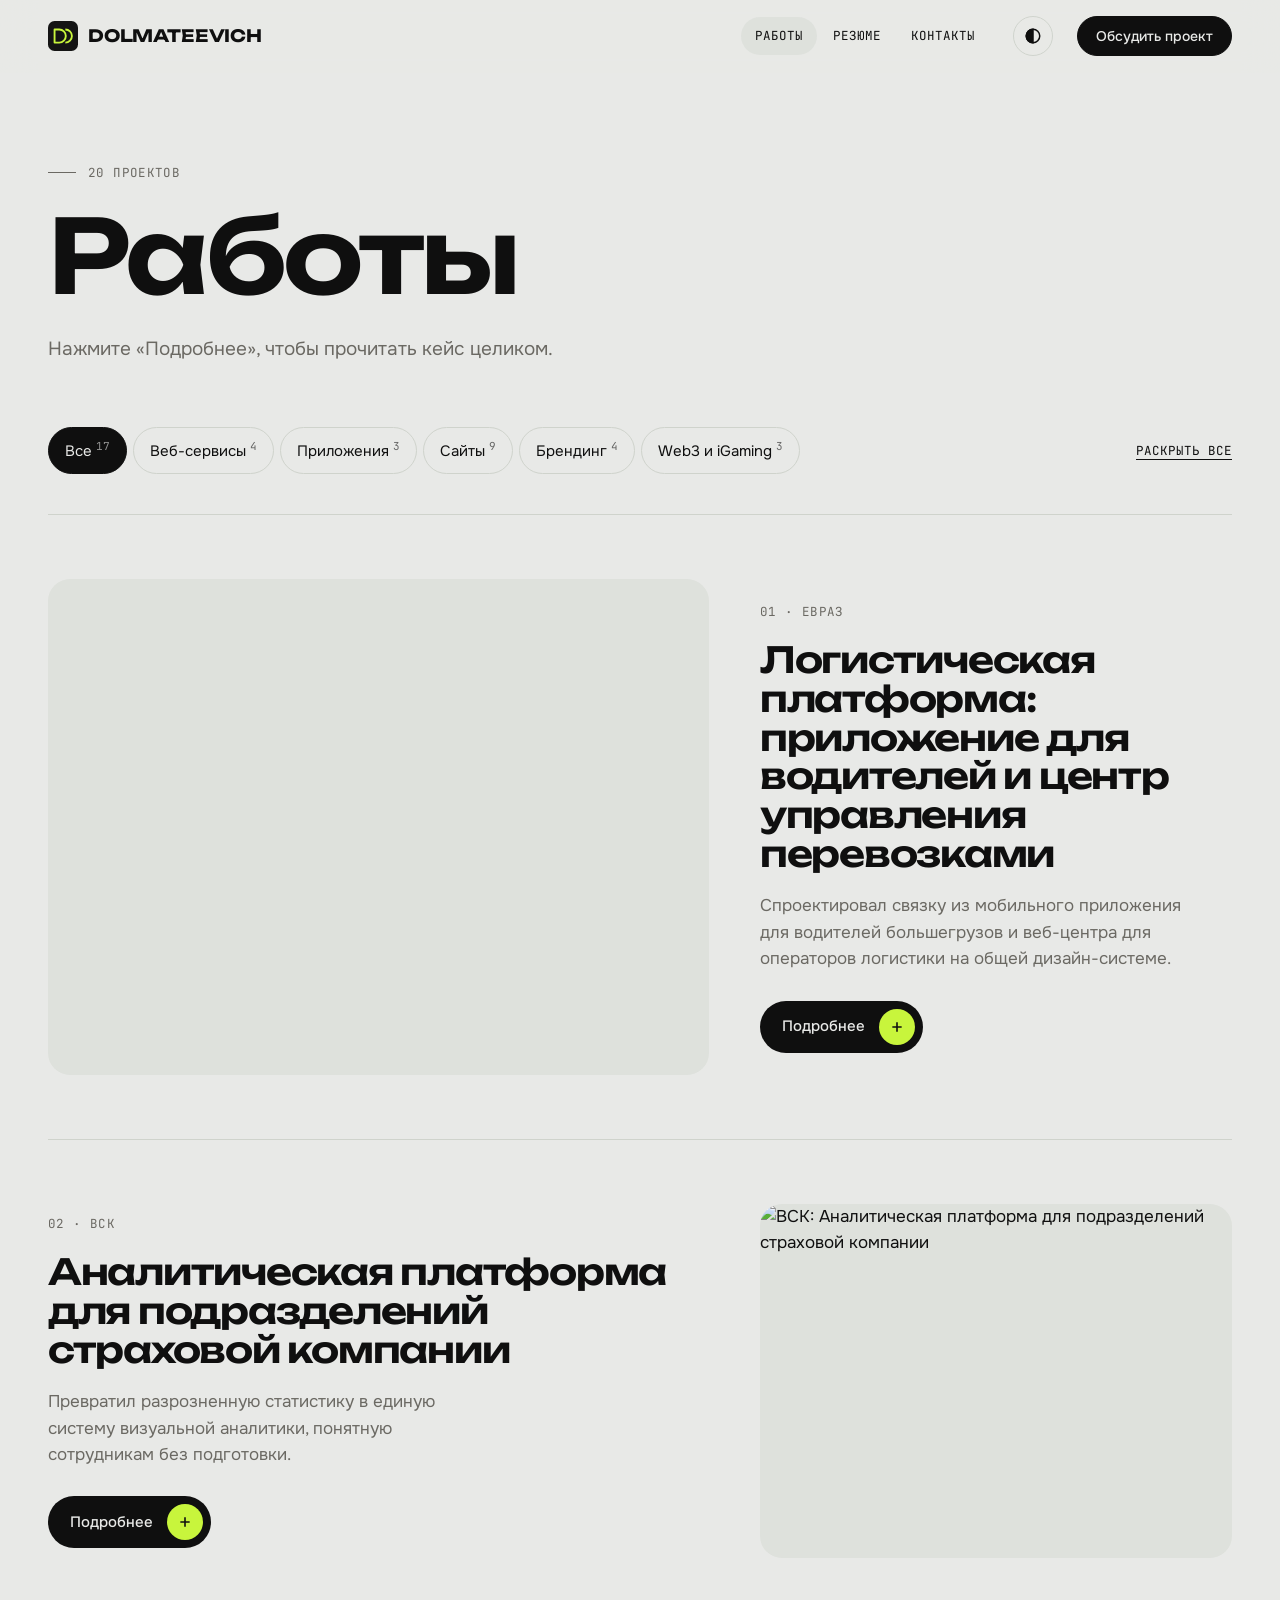
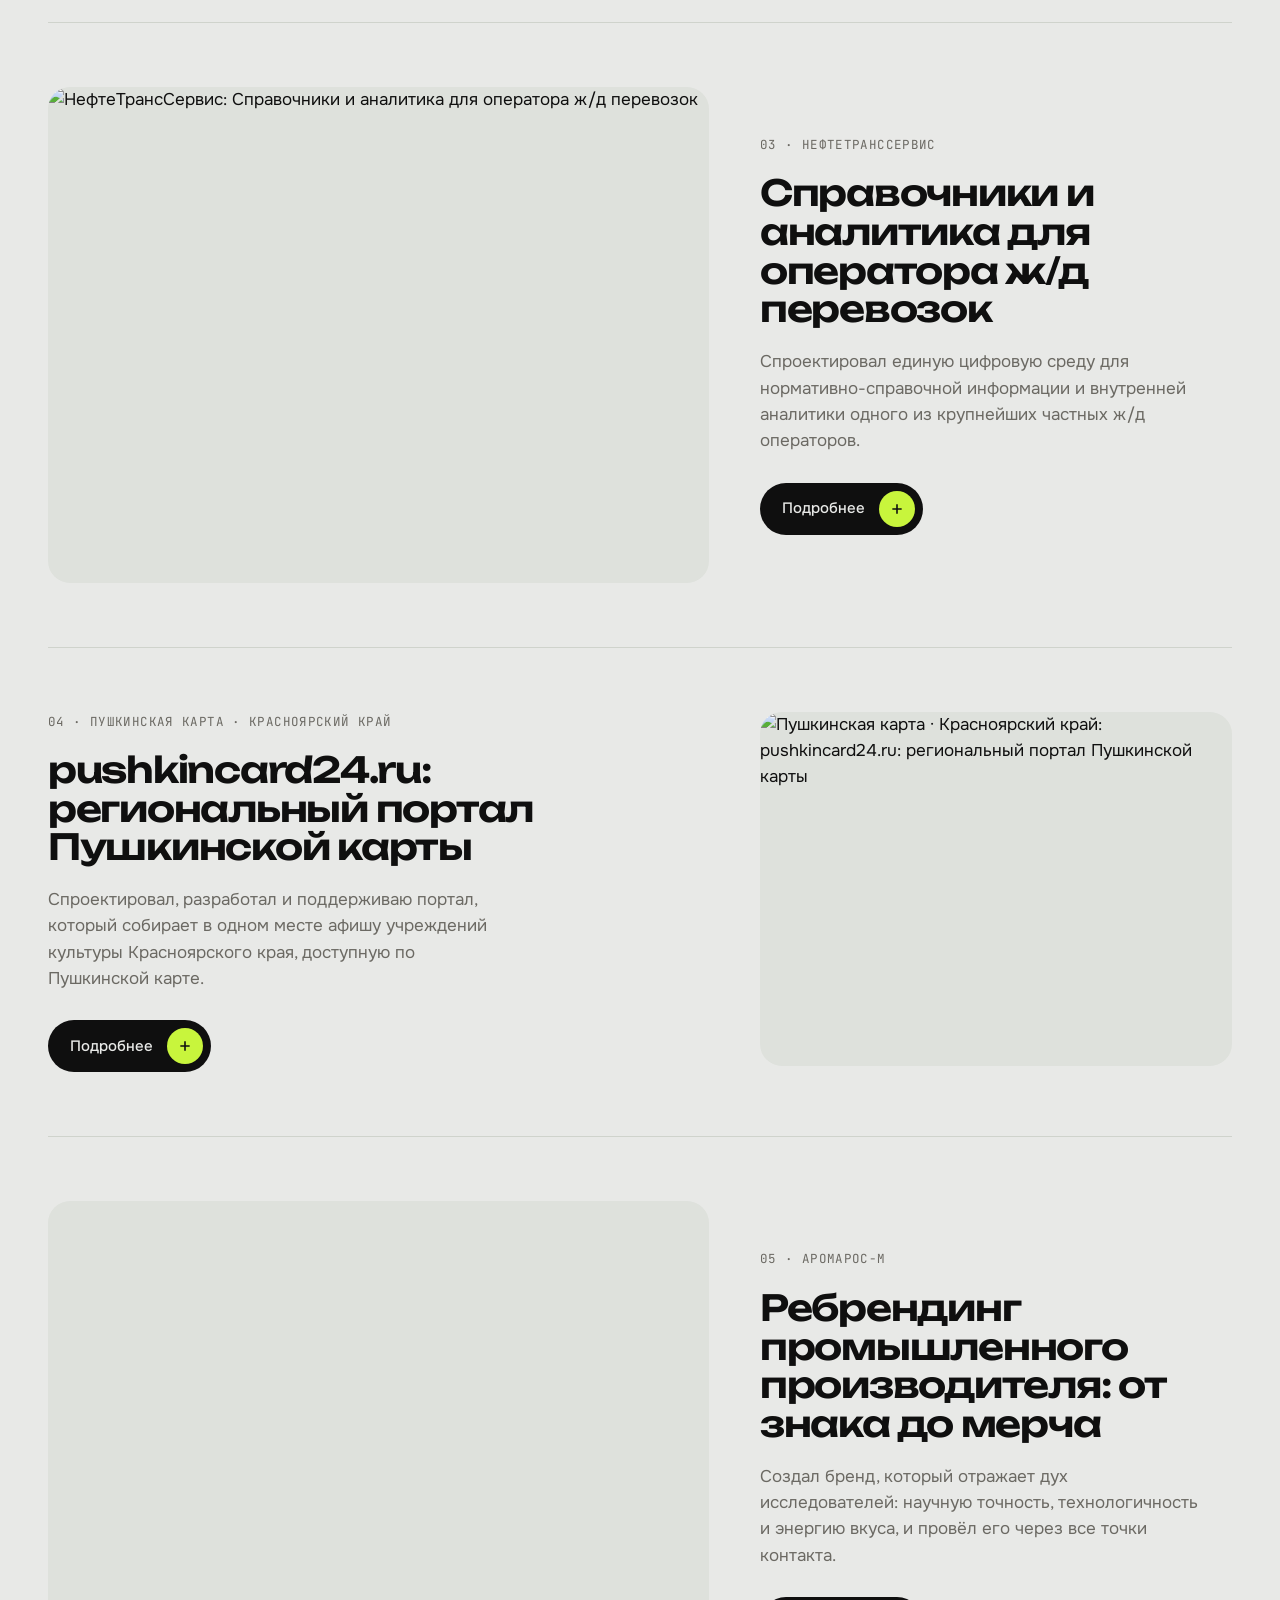
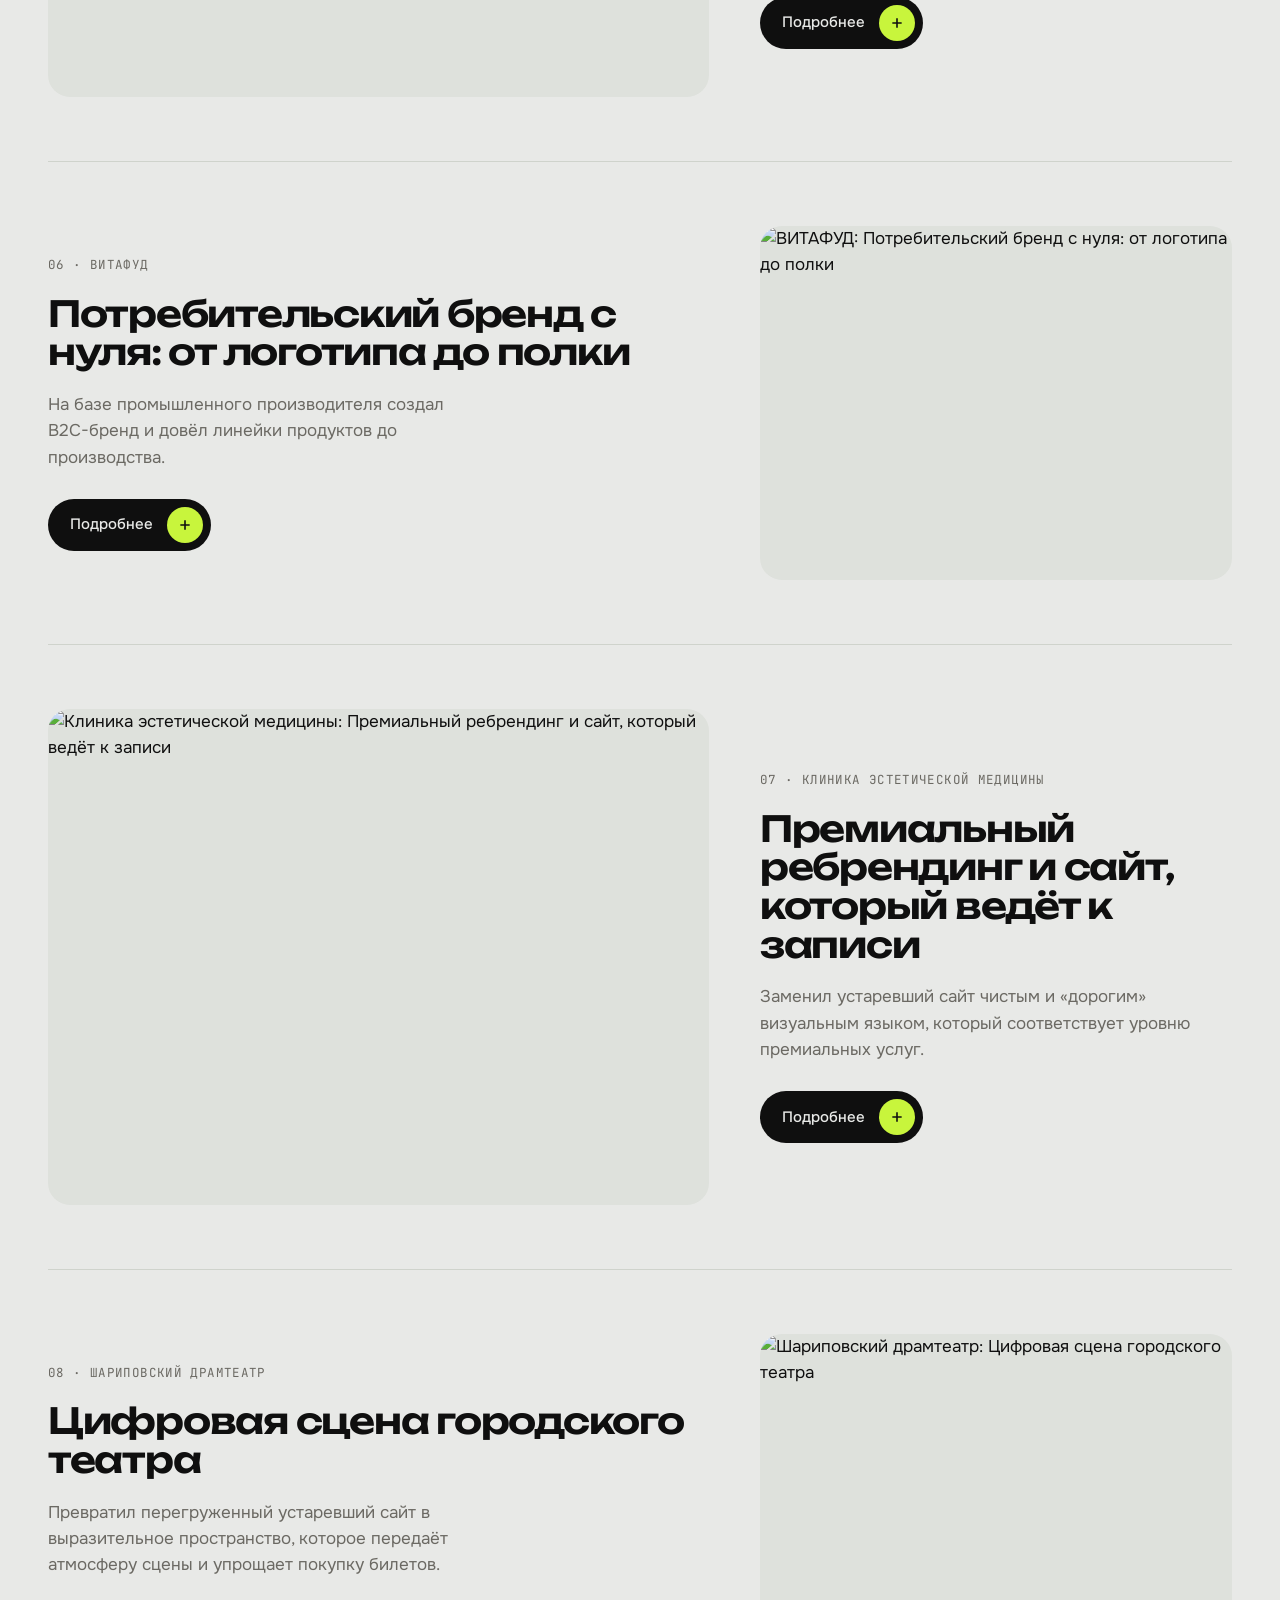
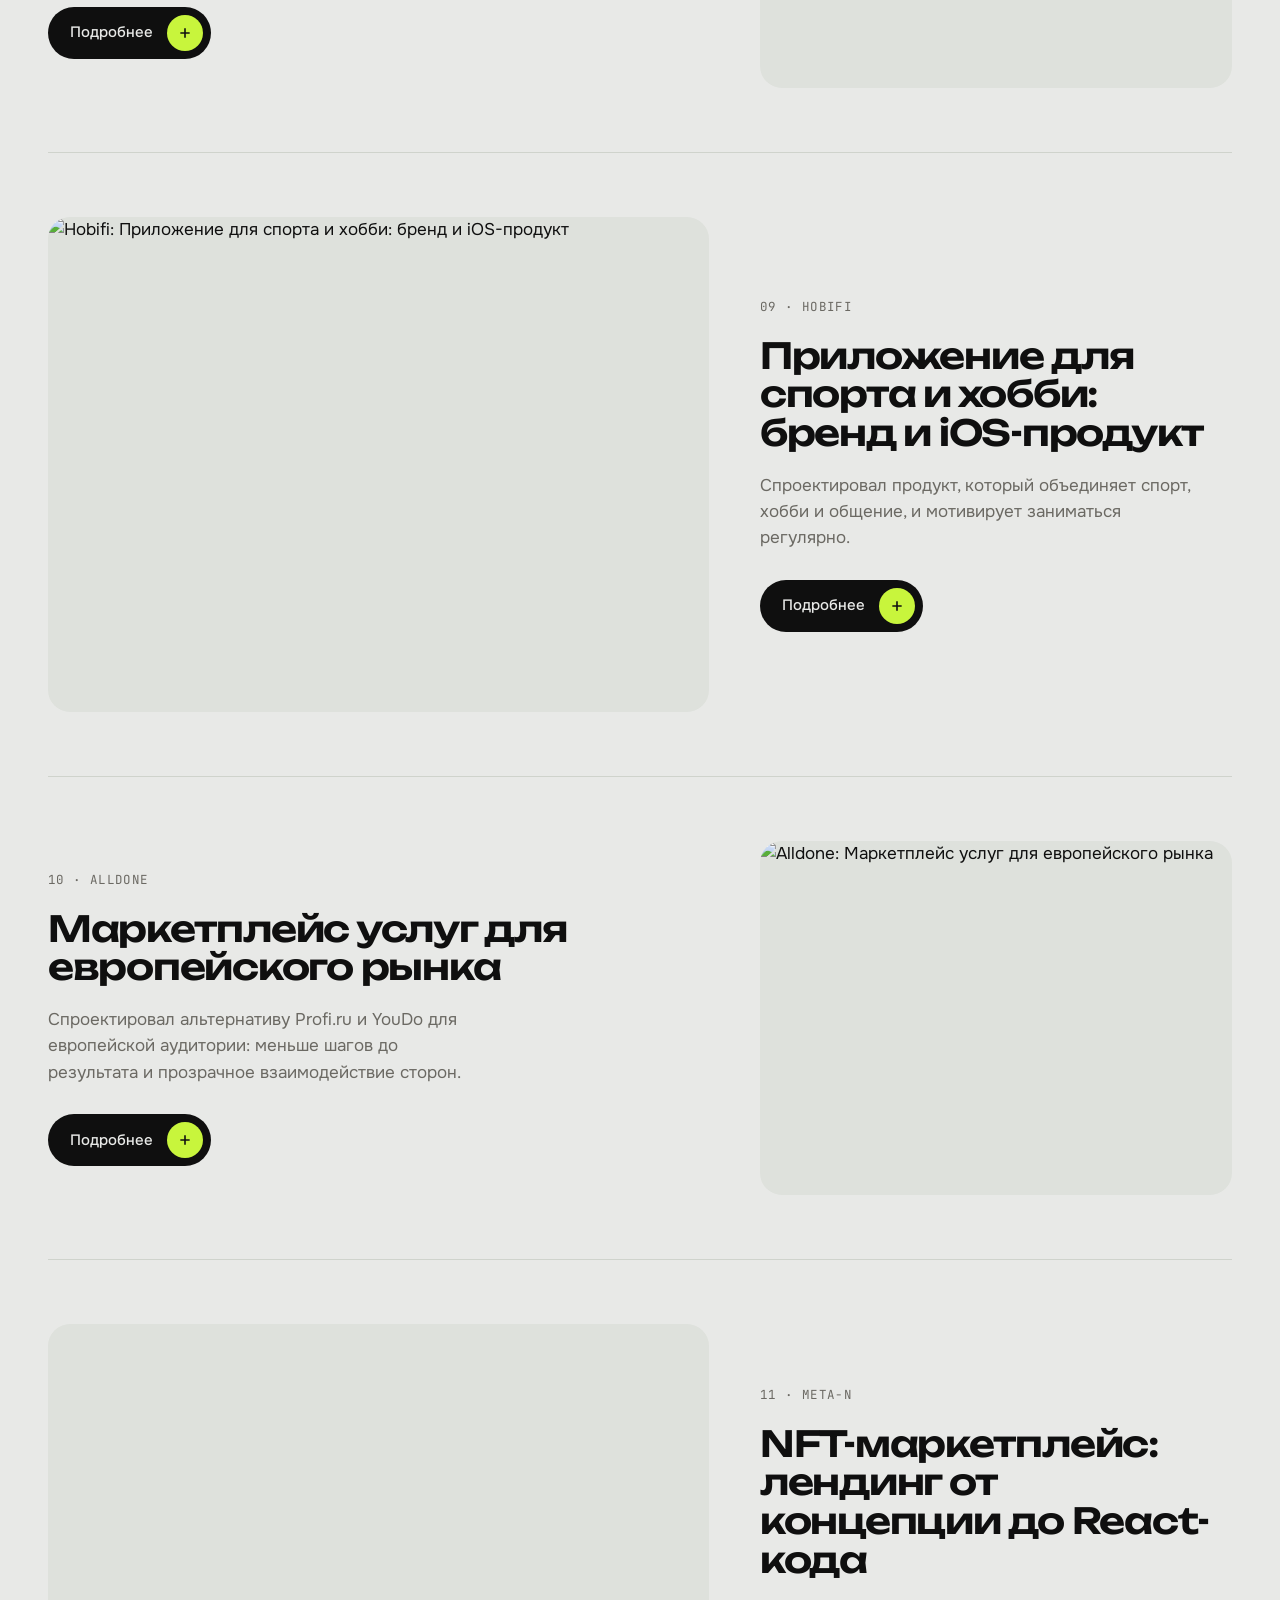
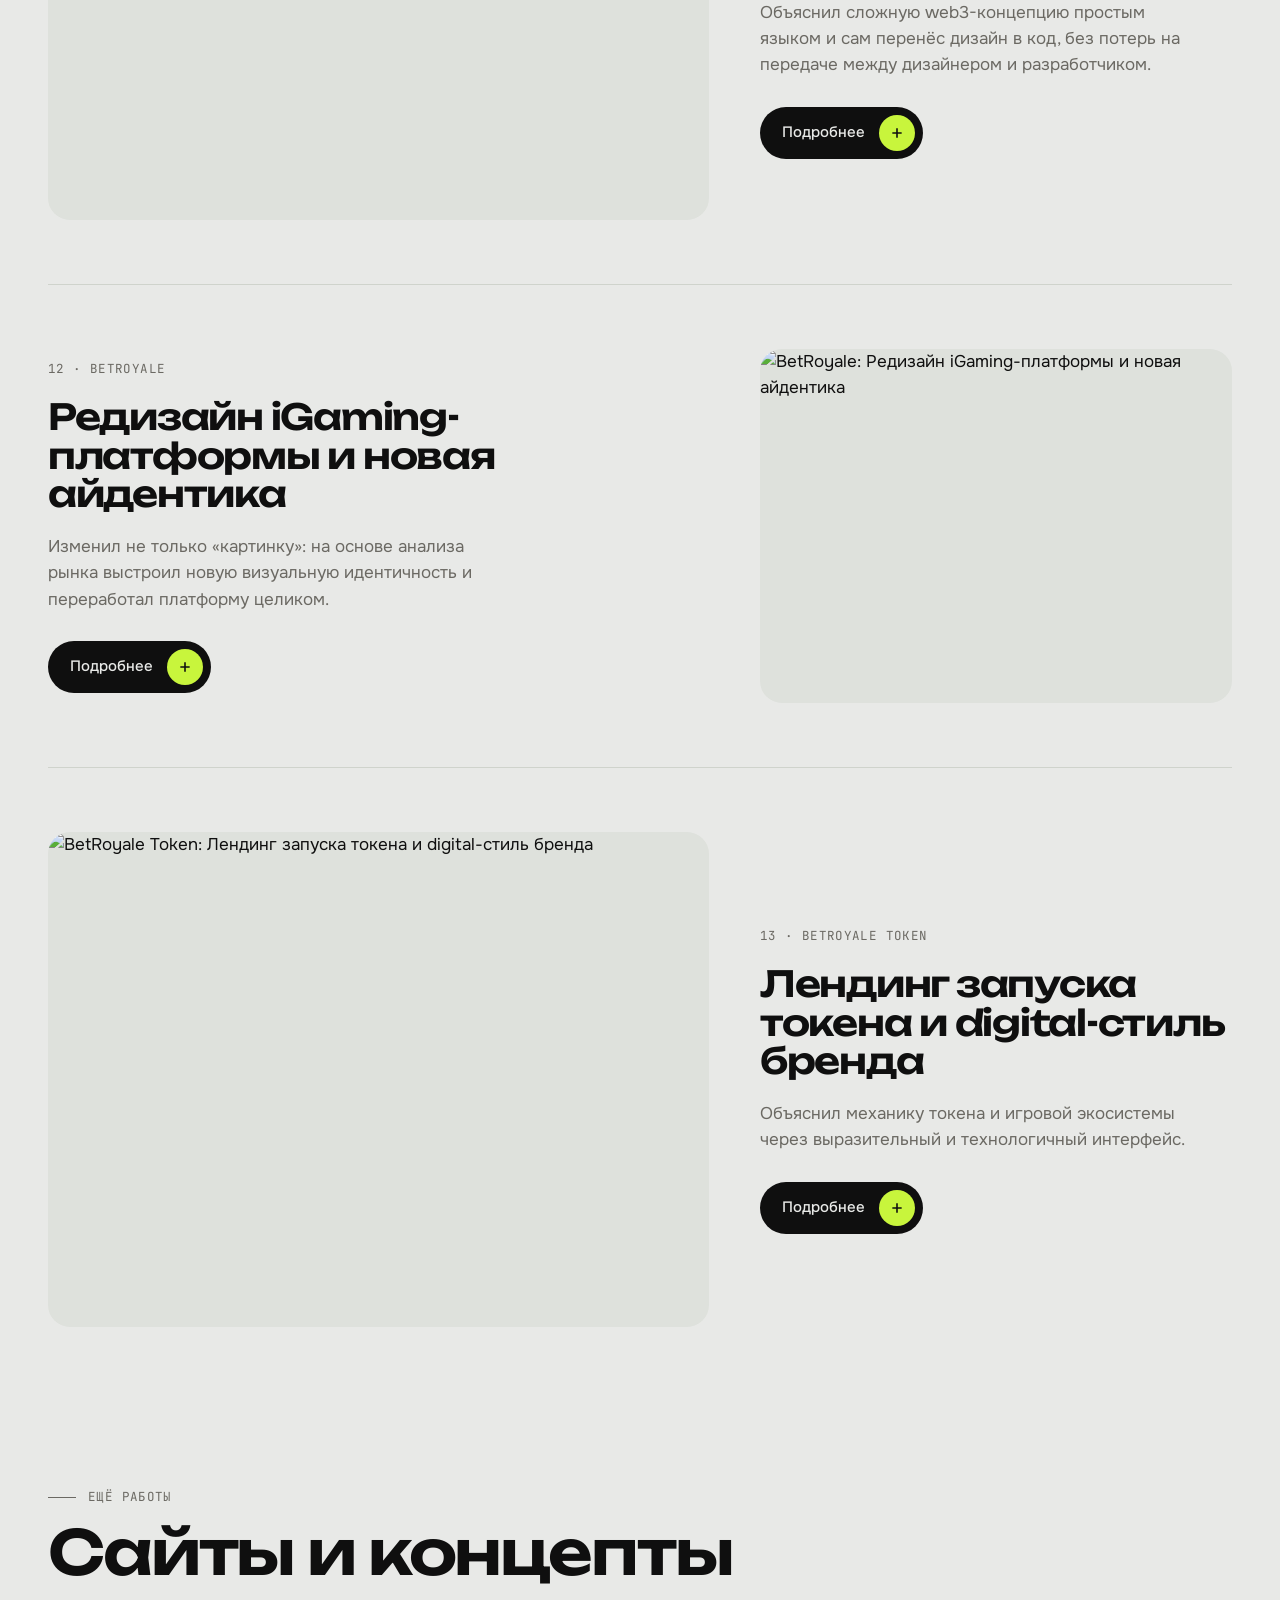
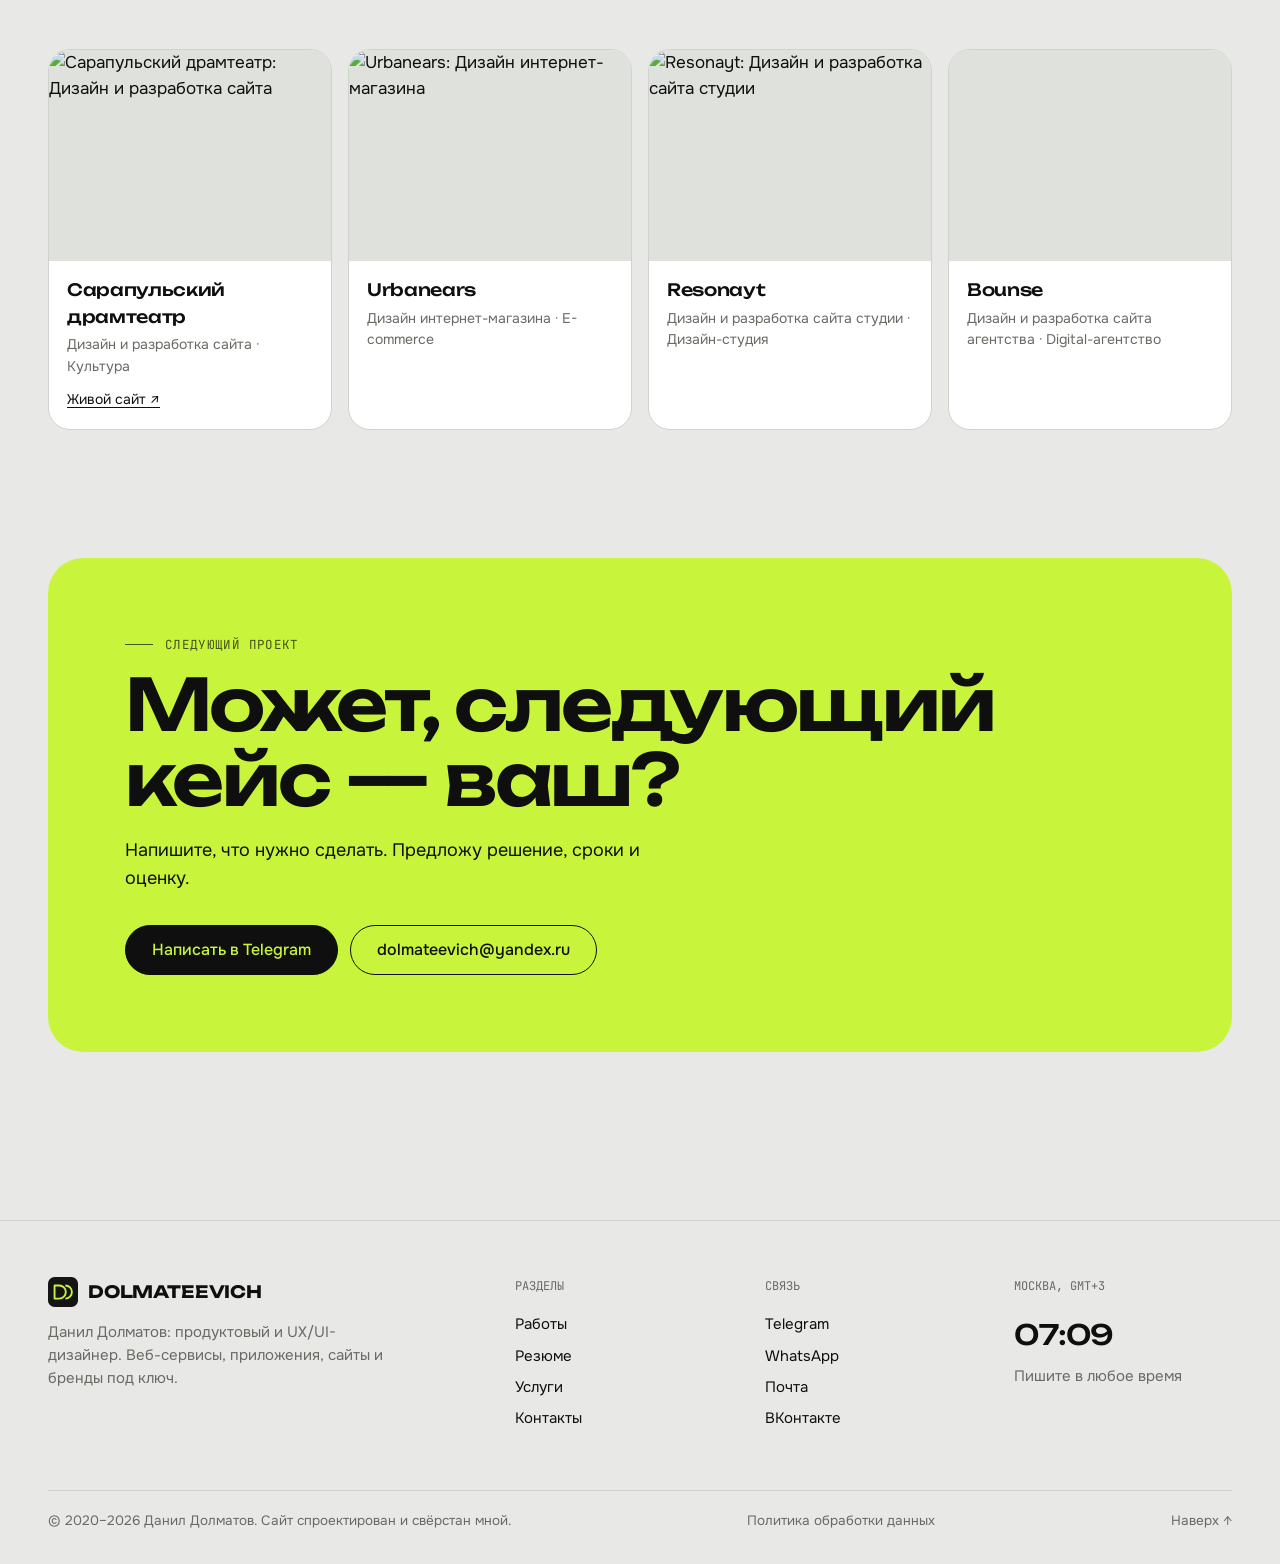
==== portfolio/index.html @ 3aaec958 "Add clean portfolio route" ====
<!doctype html>
<html lang="ru">
<head>
  <meta charset="utf-8">
  <meta name="viewport" content="width=device-width, initial-scale=1">
  <title>Работы — Данил Долматов</title>
  <meta name="description" content="20 проектов: корпоративные веб-сервисы, мобильные приложения, сайты и брендинг. Задача, решение и результат каждого проекта.">
  <meta property="og:title" content="Данил Долматов — продуктовый и UX/UI-дизайнер">
  <meta property="og:description" content="Веб-сервисы, мобильные приложения, сайты и бренды под ключ: от исследования до запуска.">
  <meta property="og:image" content="https://static.tildacdn.pub/tild3631-6530-4562-a431-313530376537/Frame_2087326157.png">
  <link rel="icon" href="/dolmateevich-mark.svg" type="image/svg+xml">
  <link rel="preconnect" href="https://fonts.googleapis.com">
  <link rel="preconnect" href="https://fonts.gstatic.com" crossorigin>
  <link href="https://fonts.googleapis.com/css2?family=Unbounded:wght@400;500;600;700&family=Onest:wght@400;500;600&family=JetBrains+Mono:wght@400;500&display=swap" rel="stylesheet">
  <link rel="stylesheet" href="/styles.css?v=20261115-release">
<link rel="canonical" href="https://dolmateevich.ru/portfolio/">
</head>
<body id="top">

<header class="header">
  <div class="wrap">
    <a class="logo" href="/"><img src="/dolmateevich-mark.svg" alt="" width="32" height="32">DOLMATEEVICH</a>
    <nav class="nav" aria-label="Основное меню">
      <a href="/portfolio/" aria-current="page">Работы</a>
      <a href="/resume/">Резюме</a>
      <a href="/#contacts">Контакты</a>
    </nav>
    <button class="theme-btn" aria-label="Сменить тему">
      <svg viewBox="0 0 24 24" fill="none" stroke="currentColor" stroke-width="2"><circle cx="12" cy="12" r="9"/><path d="M12 3a9 9 0 0 0 0 18z" fill="currentColor"/></svg>
    </button>
    <a class="btn btn-dark" href="https://t.me/dolmateevich" target="_blank" rel="noopener">Обсудить проект</a>
    <button class="menu-toggle" type="button" aria-label="Открыть меню" aria-expanded="false" aria-controls="mobile-menu">
      <span></span><span></span><span></span>
    </button>
  </div>
  <nav class="mobile-nav" id="mobile-menu" aria-label="Меню">
    <a href="/">Главная</a>
    <a href="/portfolio/" aria-current="page">Работы</a>
    <a href="/resume/">Резюме</a>
    <a href="/#contacts">Контакты</a>
    <a href="https://t.me/dolmateevich" target="_blank" rel="noopener">Обсудить проект ↗</a>
  </nav>
</header>

<main>
<section class="page-head">
  <div class="wrap">
    <span class="eyebrow mono">20 проектов</span>
    <h1 class="hero-title reveal">Работы</h1>
    <p>Нажмите «Подробнее», чтобы прочитать кейс целиком.</p>
  </div>
</section>

<section style="padding-bottom:clamp(72px,10vw,140px)">
  <div class="wrap">
    <div class="toolbar">
      <div class="filters" id="filters" role="group" aria-label="Фильтр проектов"></div>
      <button class="expand-all" id="expand-all">Раскрыть все</button>
    </div>
    <div class="cases" id="all-cases"></div>

    <div id="mini-wrap" style="margin-top:clamp(56px,8vw,96px)">
      <div class="section-head">
        <div>
          <span class="eyebrow mono">Ещё работы</span>
          <h2 class="h2">Сайты и концепты</h2>
        </div>
      </div>
      <div class="mini-grid" id="mini-cases"></div>
    </div>
  </div>
</section>

<section class="section" id="contacts" style="padding-top:0">
  <div class="wrap">
    <div class="cta-box reveal">
      <span class="eyebrow mono">Следующий проект</span>
      <h2 class="h2">Может, следующий кейс — ваш?</h2>
      <p>Напишите, что нужно сделать. Предложу решение, сроки и оценку.</p>
      <div style="display:flex;gap:12px;flex-wrap:wrap;margin-top:32px">
        <a class="btn btn-dark" style="background:#0f0f0f;color:#c8f53c;border-color:#0f0f0f" href="https://t.me/dolmateevich" target="_blank" rel="noopener">Написать в Telegram</a>
        <a class="btn" style="border-color:#0f0f0f" href="mailto:dolmateevich@yandex.ru">dolmateevich@yandex.ru</a>
      </div>
    </div>
  </div>
</section>

</main>

<footer class="footer">
  <div class="wrap">
    <div class="f-top">
      <div class="f-brand">
        <a class="logo" href="/"><img src="/dolmateevich-mark.svg" alt="" width="32" height="32">DOLMATEEVICH</a>
        <p>Данил Долматов: продуктовый и UX/UI-дизайнер. Веб-сервисы, приложения, сайты и бренды под ключ.</p>
      </div>
      <div class="f-col"><h4>Разделы</h4><a href="/portfolio/">Работы</a><a href="/resume/">Резюме</a><a href="/#services">Услуги</a><a href="/#contacts">Контакты</a></div>
      <div class="f-col"><h4>Связь</h4><a href="https://t.me/dolmateevich" target="_blank" rel="noopener">Telegram</a><a href="https://wa.me/79298405889" target="_blank" rel="noopener">WhatsApp</a><a href="mailto:dolmateevich@yandex.ru">Почта</a><a href="https://vk.com/dolmateevich" target="_blank" rel="noopener">ВКонтакте</a></div>
      <div class="f-col"><h4>Москва, GMT+3</h4><span class="f-clock" data-clock>--:--</span><span class="muted">Пишите в любое время</span></div>
    </div>
    <div class="f-bottom">
      <span>© 2020–<span data-year>2026</span> Данил Долматов. Сайт спроектирован и свёрстан мной.</span>
      <a href="/privacy/">Политика обработки данных</a>
      <a class="to-top" href="#top">Наверх ↑</a>
    </div>
  </div>
</footer>

<script src="/projects.js?v=20261115-release"></script>
<script src="/main.js?v=20261115-release"></script>
</body>
</html>
---- styles.css ----
/* ==========================================================
   DOLMATEEVICH: портфолио
   Цвета и шрифты меняются в :root
   ========================================================== */

:root {
  --bg: #e8e9e7;
  --surface: #ffffff;
  --surface-2: #dee1dc;
  --ink: #0f0f0f;
  --ink-2: #2b2b2b;
  --muted: #6b6963;
  --line: #cfd3cc;
  --accent: #c8f53c;
  --accent-ink: #0f0f0f;
  --radius: 22px;
  --radius-lg: 32px;
  --max: 1320px;
  --gutter: clamp(16px, 4vw, 48px);
  --ease: cubic-bezier(.2, .7, .2, 1);
  --f-display: "Unbounded", system-ui, sans-serif;
  --f-text: "Onest", system-ui, sans-serif;
  --f-mono: "JetBrains Mono", ui-monospace, monospace;
  color-scheme: light;
}
@media (prefers-color-scheme: dark) {
  :root:not([data-theme="light"]) {
    --bg: #0b0b0b; --surface: #141414; --surface-2: #1e1e1e;
    --ink: #f1f0ec; --ink-2: #d6d4ce; --muted: #8f8c85; --line: #262626;
    color-scheme: dark;
  }
}
:root[data-theme="dark"] {
  --bg: #0b0b0b; --surface: #141414; --surface-2: #1e1e1e;
  --ink: #f1f0ec; --ink-2: #d6d4ce; --muted: #8f8c85; --line: #262626;
  color-scheme: dark;
}

*, *::before, *::after { box-sizing: border-box; }
html { scroll-behavior: smooth; -webkit-text-size-adjust: 100%; overflow-x: clip; }
body {
  margin: 0; background: var(--bg); color: var(--ink);
  font: 400 17px/1.55 var(--f-text);
  -webkit-font-smoothing: antialiased; overflow-x: hidden; overflow-x: clip;
  transition: background .4s, color .4s;
}
img, video { display: block; max-width: 100%; }
a { color: inherit; text-decoration: none; }
button { font: inherit; color: inherit; cursor: pointer; background: none; border: 0; padding: 0; }
::selection { background: var(--accent); color: var(--accent-ink); }
:focus-visible { outline: 2px solid var(--accent); outline-offset: 3px; border-radius: 6px; }

.wrap { max-width: var(--max); margin: 0 auto; padding: 0 var(--gutter); }
.mono { font-family: var(--f-mono); font-size: 12.5px; letter-spacing: .03em; text-transform: uppercase; }
.muted { color: var(--muted); }
.dot { display: inline-block; width: 8px; height: 8px; border-radius: 50%; background: #3ccf4e; box-shadow: 0 0 0 4px color-mix(in srgb, #3ccf4e 25%, transparent); animation: pulse 2s infinite; }
@keyframes pulse { 50% { box-shadow: 0 0 0 8px transparent; } }

/* ---------- Header ---------- */
.header {
  position: sticky; top: 0; z-index: 50;
  background: color-mix(in srgb, var(--bg) 80%, transparent);
  backdrop-filter: blur(16px) saturate(1.4); -webkit-backdrop-filter: blur(16px) saturate(1.4);
  border-bottom: 1px solid transparent; transition: border-color .3s;
}
.header.scrolled { border-bottom-color: var(--line); }
.header .wrap { display: flex; align-items: center; gap: 24px; height: 72px; }
.logo { font-family: var(--f-display); font-weight: 700; font-size: 17px; letter-spacing: -.01em; display: flex; align-items: center; gap: 10px; }
.logo i { width: 10px; height: 10px; background: var(--accent); border-radius: 3px; transform: rotate(45deg); }
.nav { display: flex; gap: 2px; margin-left: auto; }
.nav a { padding: 9px 14px; border-radius: 99px; font-family: var(--f-mono); font-size: 12.5px; text-transform: uppercase; transition: background .2s; }
.nav a:hover, .nav a[aria-current="page"] { background: var(--surface-2); }
.theme-btn { width: 40px; height: 40px; border-radius: 50%; border: 1px solid var(--line); display: grid; place-items: center; transition: transform .4s var(--ease); }
.theme-btn:hover { transform: rotate(180deg); }
.theme-btn svg { width: 18px; height: 18px; }
.mobile-nav { display: none; gap: 6px; padding: 0 var(--gutter) 12px; overflow-x: auto; scrollbar-width: none; }
.mobile-nav a { padding: 7px 13px; border-radius: 99px; background: var(--surface-2); font-family: var(--f-mono); font-size: 12px; text-transform: uppercase; white-space: nowrap; }
.mobile-nav a[aria-current="page"] { background: var(--ink); color: var(--bg); }

/* ---------- Buttons ---------- */
.btn {
  display: inline-flex; align-items: center; gap: 10px;
  padding: 16px 26px; border-radius: 99px; border: 1px solid var(--ink);
  font-weight: 500; font-size: 16px; line-height: 1; white-space: nowrap;
  transition: transform .25s var(--ease), background .2s, color .2s, border-color .2s;
}
.btn:hover { transform: translateY(-2px); }
.btn svg { width: 18px; height: 18px; transition: transform .3s var(--ease); }
.btn:hover svg { transform: translate(2px, -2px); }
.btn-accent { background: var(--accent); color: var(--accent-ink); border-color: var(--accent); }
.btn-dark { background: var(--ink); color: var(--bg); }
.btn-ghost:hover { background: var(--ink); color: var(--bg); }
.header .btn { padding: 12px 18px; font-size: 14px; }

/* ---------- Section heads ---------- */
.section { padding: clamp(72px, 10vw, 140px) 0; }
.section-head { display: grid; grid-template-columns: 1fr auto; gap: 24px; align-items: end; margin-bottom: clamp(36px, 5vw, 64px); }
.eyebrow { display: flex; align-items: center; gap: 12px; color: var(--muted); }
.eyebrow::before { content: ""; width: 28px; height: 1px; background: currentColor; }
.h2 { font-family: var(--f-display); font-weight: 600; font-size: clamp(32px, 4.8vw, 64px); line-height: 1.04; letter-spacing: -.035em; margin: 14px 0 0; max-width: 18ch; }
.h3 { font-family: var(--f-display); font-weight: 500; font-size: 22px; line-height: 1.2; letter-spacing: -.02em; margin: 0; }

/* ==========================================================
   HERO: только главное
   ========================================================== */
.hero { padding: clamp(32px, 5vw, 72px) 0 clamp(40px, 5vw, 64px); }
.hero-grid { display: grid; grid-template-columns: 1.05fr .95fr; gap: clamp(32px, 5vw, 88px); align-items: center; min-height: min(620px, calc(100svh - 150px)); }

/* Переключатель аудиторий */
.aud { display: flex; align-items: center; gap: 14px; flex-wrap: wrap; margin-top: 32px; }
.aud-switch { position: relative; display: inline-grid; grid-template-columns: 1fr 1fr; padding: 4px; border-radius: 99px; background: var(--surface-2); }
.aud-switch button { position: relative; z-index: 1; padding: 11px 18px; border-radius: 99px; font-size: 15px; font-weight: 500; color: var(--muted); white-space: nowrap; transition: color .3s; }
.aud-switch button[aria-selected="true"] { color: var(--accent-ink); }
.aud-thumb { position: absolute; top: 4px; bottom: 4px; left: 4px; width: calc(50% - 4px); border-radius: 99px; background: var(--accent); transition: transform .45s var(--ease); }
.aud-switch[data-active="client"] .aud-thumb { transform: translateX(100%); }
.aud-panel { margin-top: clamp(28px, 3.5vw, 44px); }
.aud-panel[hidden] { display: none; }
.aud-panel.enter { animation: panelIn .55s var(--ease); }
@keyframes panelIn { from { opacity: 0; transform: translateY(14px); } }
.aud-panel .lead { margin-top: 22px; }
.aud-panel .hero-cta { margin-top: 32px; }

/* Стопка кейсов справа */
.hero-stack { position: relative; width: 100%; max-width: 560px; aspect-ratio: 1 / .95; justify-self: end; transition: opacity .28s, transform .28s var(--ease); }
.hero-stack.swap { opacity: 0; transform: translateY(16px) scale(.97); }
.st-card { position: absolute; inset: 6% 8% 10%; border-radius: 26px; overflow: hidden; background: var(--surface-2); box-shadow: 0 40px 70px -40px rgba(0,0,0,.55); transition: transform .7s var(--ease); }
.st-card img { width: 100%; height: 100%; object-fit: cover; }
.st-card[data-i="0"] { z-index: 3; }
.st-card[data-i="1"] { z-index: 2; transform: translate(-9%, 5%) rotate(-7deg) scale(.88); }
.st-card[data-i="2"] { z-index: 1; transform: translate(9%, 7%) rotate(7deg) scale(.86); }
.hero-stack:hover .st-card[data-i="0"] { transform: translateY(-2%); }
.hero-stack:hover .st-card[data-i="1"] { transform: translate(-17%, 3%) rotate(-10deg) scale(.88); }
.hero-stack:hover .st-card[data-i="2"] { transform: translate(17%, 5%) rotate(10deg) scale(.86); }
.st-cap { position: absolute; left: 0; right: 0; bottom: 0; padding: 48px 22px 20px; color: #fff; background: linear-gradient(to top, rgba(0,0,0,.88) 30%, transparent); display: flex; flex-direction: column; gap: 6px; }
.st-card:not([data-i="0"]) .st-cap { display: none; }
.st-cap .mono { opacity: .75; }
.st-cap b { font-family: var(--f-display); font-weight: 500; font-size: clamp(15px, 1.3vw, 19px); letter-spacing: -.02em; line-height: 1.2; }
.hero-eyebrow { display: flex; align-items: center; gap: 12px; margin: 0; color: var(--muted); font-size: 15px; }
.hero-title {
  font-family: var(--f-display); font-weight: 600;
  font-size: clamp(30px, 3.4vw, 52px); line-height: 1.06; letter-spacing: -.035em;
  margin: 0; max-width: 18ch;
}
.hero-title .mark { position: relative; white-space: nowrap; z-index: 0; }
.hero-title .mark::after {
  content: ""; position: absolute; left: -.06em; right: -.06em; bottom: .06em; height: .36em;
  background: var(--accent); z-index: -1; border-radius: .08em;
  transform-origin: left; animation: markIn 1s .5s var(--ease) both;
}
@keyframes markIn { from { transform: scaleX(0); } }
/* В тёмной теме слово просто окрашено акцентом */
:root[data-theme="dark"] .hero-title .mark { color: var(--accent); }
:root[data-theme="dark"] .hero-title .mark::after { display: none; }
@media (prefers-color-scheme: dark) {
  :root:not([data-theme="light"]) .hero-title .mark { color: var(--accent); }
  :root:not([data-theme="light"]) .hero-title .mark::after { display: none; }
}

/* Видео: стартует по ширине контента, при скролле раскрывается до краёв экрана */
.hero-video {
  --inset: 48px; --r: 28px;
  position: relative; margin-top: clamp(40px, 5vw, 64px);
  height: clamp(300px, 64vh, 780px); background: #0f0f0f;
  clip-path: inset(0 var(--inset) round var(--r));
  animation: heroZoom 1.1s .25s var(--ease) both;
}
.hero-video video { width: 100%; height: 100%; object-fit: cover; }
@keyframes heroZoom { from { opacity: 0; transform: scale(.92); } }
.hv-toggle {
  position: absolute; right: calc(var(--inset) + 20px); bottom: 20px;
  width: 44px; height: 44px; border-radius: 50%; display: grid; place-items: center;
  background: rgba(15,15,15,.45); color: #fff; backdrop-filter: blur(8px); -webkit-backdrop-filter: blur(8px);
  transition: background .2s, color .2s;
}
.hv-toggle:hover { background: var(--accent); color: var(--accent-ink); }
.hv-toggle svg { width: 18px; height: 18px; }
.hv-toggle .i-play, .hv-toggle[aria-pressed="true"] .i-pause { display: none; }
.hv-toggle[aria-pressed="true"] .i-play { display: block; }
.lead { font-size: clamp(17px, 1.4vw, 20px); line-height: 1.45; margin: 0; color: var(--muted); max-width: 32ch; }
.hero-cta { display: flex; flex-wrap: wrap; gap: 12px; }

/* Клиенты: одна спокойная строка */
.trust { padding: clamp(40px, 5vw, 64px) 0 clamp(72px, 10vw, 140px); }
.trust-row { display: flex; align-items: baseline; gap: clamp(20px, 4vw, 56px); flex-wrap: wrap; padding-top: 28px; border-top: 1px solid var(--line); }
.trust-list { display: flex; flex-wrap: wrap; gap: 12px clamp(24px, 3.4vw, 52px); }
.trust-list a { font-family: var(--f-display); font-weight: 500; font-size: clamp(16px, 1.5vw, 21px); letter-spacing: -.02em; color: var(--muted); transition: color .25s; }
.trust-list a:hover { color: var(--ink); }

/* ==========================================================
   CASE: большие карточки кейсов
   ========================================================== */
.cases { display: flex; flex-direction: column; }
.case-facts { grid-column: 1 / -1; display: flex; flex-wrap: wrap; gap: 8px 32px; font-size: 14.5px; color: var(--muted); }
.case-facts b { color: var(--ink); font-weight: 500; margin-left: 6px; }
.case { padding: clamp(32px, 5vw, 64px) 0; border-top: 1px solid var(--line); scroll-margin-top: 170px; }
.case[hidden] { display: none; }

.case-num { font-family: var(--f-mono); font-size: 12.5px; color: var(--muted); text-transform: uppercase; letter-spacing: .03em; }

.case-main { display: grid; grid-template-columns: 7fr 5fr; gap: clamp(28px, 4vw, 72px); align-items: center; }
.case-main > *, .hero-grid > *, .case-body > * { min-width: 0; }
.case.flip .case-media { order: 2; }
.case-media { position: relative; width: 100%; align-self: start; border-radius: var(--radius); overflow: hidden; background: var(--surface-2); aspect-ratio: 4 / 3; cursor: zoom-in; }
.case-media img, .case-media video { width: 100%; height: 100%; object-fit: cover; transition: transform 1s var(--ease); }
.case-media:hover img, .case-media:hover video { transform: scale(1.03); }
.case-info { display: flex; flex-direction: column; gap: 20px; }

.case-title { font-family: var(--f-display); font-weight: 600; font-size: clamp(26px, 2.8vw, 40px); line-height: 1.08; letter-spacing: -.035em; margin: 0; }
.case-lead { margin: 0; font-size: 17px; color: var(--muted); max-width: 40ch; }

.case-toggle {
  margin-top: 8px; align-self: flex-start;
  display: inline-flex; align-items: center; gap: 14px;
  padding: 8px 8px 8px 22px; border-radius: 99px; background: var(--ink); color: var(--bg);
  font-weight: 500; font-size: 15px; transition: transform .25s var(--ease);
}
.case-toggle:hover { transform: translateY(-2px); }
.case-toggle .pm { width: 36px; height: 36px; border-radius: 50%; background: var(--accent); color: var(--accent-ink); display: grid; place-items: center; transition: transform .4s var(--ease); }
.case-toggle .pm svg { width: 16px; height: 16px; }
.case.open .case-toggle .pm { transform: rotate(45deg); }

.case-more { display: grid; grid-template-rows: 0fr; transition: grid-template-rows .6s var(--ease); }
.case.open .case-more { grid-template-rows: 1fr; }
.case-more > div { overflow: hidden; min-height: 0; }
.case-body { display: grid; grid-template-columns: 1fr 1.3fr 1fr; gap: clamp(24px, 3vw, 48px); padding-top: clamp(32px, 4vw, 48px); }
.case-body h4 { margin: 0 0 12px; font-family: var(--f-mono); font-size: 12px; font-weight: 400; text-transform: uppercase; color: var(--muted); }
.case-body p { margin: 0; font-size: 16px; }
.case-body ol { margin: 0; padding: 0; list-style: none; counter-reset: d; }
.case-body ol li { counter-increment: d; display: grid; grid-template-columns: 30px 1fr; padding: 7px 0; font-size: 15.5px; border-bottom: 1px dashed var(--line); }
.case-body ol li::before { content: counter(d, decimal-leading-zero); font-family: var(--f-mono); font-size: 12px; color: var(--muted); padding-top: 3px; }
.case-result { background: var(--accent); color: var(--accent-ink); border-radius: var(--radius); padding: 24px; align-self: start; }
.case-result h4 { color: var(--accent-ink) !important; opacity: .6; }
.case-gallery { display: flex; gap: 14px; overflow-x: auto; padding: 28px 0 6px; scroll-snap-type: x mandatory; scrollbar-width: thin; }
.case-gallery button { flex: none; height: clamp(200px, 28vw, 380px); border-radius: 16px; overflow: hidden; scroll-snap-align: start; background: var(--surface-2); cursor: zoom-in; }
.case-gallery img { height: 100%; width: auto; max-width: none; object-fit: cover; transition: transform .6s var(--ease); }
.case-gallery button:hover img { transform: scale(1.03); }

/* Компактные работы */
.mini-grid { display: grid; grid-template-columns: repeat(4, 1fr); gap: 16px; }
.mini { background: var(--surface); border: 1px solid var(--line); border-radius: var(--radius); overflow: hidden; display: flex; flex-direction: column; }
.mini[hidden] { display: none; }
.mini .m-media { aspect-ratio: 4 / 3; background: var(--surface-2); overflow: hidden; }
.mini .m-media img, .mini .m-media video { width: 100%; height: 100%; object-fit: cover; }
.mini .m-body { padding: 16px 18px 18px; display: flex; flex-direction: column; gap: 4px; }
.mini b { font-family: var(--f-display); font-weight: 500; font-size: 17px; letter-spacing: -.02em; }
.mini span { font-size: 14px; color: var(--muted); }
.mini a { margin-top: 8px; font-size: 14px; text-decoration: underline; text-underline-offset: 3px; }

/* Индекс остальных проектов (главная) */
.index { border-top: 1px solid var(--ink); }
.index a {
  display: grid; grid-template-columns: 56px 1fr 1.6fr 40px; gap: 20px; align-items: center;
  padding: 22px 0; border-bottom: 1px solid var(--line); position: relative; transition: padding .35s var(--ease), color .3s;
}
.index a::before { content: ""; position: absolute; inset: 0; background: var(--surface); transform: scaleY(0); transform-origin: bottom; transition: transform .35s var(--ease); z-index: -1; border-radius: 12px; }
.index a:hover { padding-left: 16px; padding-right: 16px; }
.index a:hover::before { transform: scaleY(1); }
.index .i-n { font-family: var(--f-mono); font-size: 12.5px; color: var(--muted); }
.index .i-c { font-family: var(--f-display); font-weight: 500; font-size: clamp(17px, 1.6vw, 22px); letter-spacing: -.02em; }
.index .i-t { color: var(--ink-2); font-size: 15.5px; }
.index .i-i { color: var(--muted); font-size: 14px; }
.index .i-a { justify-self: end; transition: transform .3s var(--ease); }
.index a:hover .i-a { transform: rotate(-45deg); }
.index .i-a svg { width: 20px; height: 20px; }
.index-preview { position: fixed; left: 0; top: 0; width: 300px; aspect-ratio: 4 / 3; border-radius: 16px; overflow: hidden; pointer-events: none; z-index: 60; opacity: 0; transform: translate(-50%, -50%) scale(.85) rotate(-3deg); transition: opacity .25s, transform .35s var(--ease); box-shadow: 0 30px 60px -20px rgba(0,0,0,.45); }
.index-preview.on { opacity: 1; transform: translate(-50%, -50%) scale(1) rotate(-3deg); }
.index-preview img { width: 100%; height: 100%; object-fit: cover; }

/* Фильтры */
.toolbar { display: flex; justify-content: space-between; align-items: center; gap: 16px; flex-wrap: wrap; margin-bottom: 28px; padding: 12px 0; }
.filters { display: flex; flex-wrap: wrap; gap: 6px; }
.filter { padding: 10px 16px; border-radius: 99px; border: 1px solid var(--line); font-size: 15px; transition: all .2s; }
.filter:hover { border-color: var(--ink); }
.filter[aria-pressed="true"] { background: var(--ink); color: var(--bg); border-color: var(--ink); }
.filter sup { font-family: var(--f-mono); font-size: 11px; margin-left: 4px; opacity: .6; }
.expand-all { font-family: var(--f-mono); font-size: 12.5px; text-transform: uppercase; text-decoration: underline; text-underline-offset: 4px; }

/* ==========================================================
   WHY: бенто «Не просто красивая картинка»
   ========================================================== */
.bento { display: grid; grid-template-columns: repeat(3, 1fr); grid-auto-rows: minmax(300px, auto); gap: 18px; }
.tile { position: relative; border-radius: var(--radius-lg); background: var(--surface); border: 1px solid var(--line); padding: clamp(24px, 2.6vw, 36px); display: flex; flex-direction: column; gap: 14px; overflow: hidden; }
.tile.wide { grid-column: span 2; }
.tile.tall { grid-row: span 2; }
.tile.dark { background: #0f0f0f; color: #f1f0ec; border-color: var(--line); }
.tile.accent { background: var(--accent); color: var(--accent-ink); border-color: var(--accent); }

.tile .h3 { font-size: clamp(22px, 2vw, 28px); max-width: 16ch; }
.tile p { margin: 0; font-size: 15.5px; opacity: .75; max-width: 42ch; }
.tile .proof { margin-top: auto; display: inline-flex; align-items: center; gap: 8px; align-self: flex-start; padding: 9px 14px; border-radius: 99px; border: 1px solid currentColor; font-size: 13.5px; transition: background .2s, color .2s; position: relative; z-index: 2; }
.tile .proof:hover { background: var(--accent); color: var(--accent-ink); border-color: var(--accent); }
.tile.accent .proof:hover { background: var(--accent-ink); color: var(--accent); }
.tile .proof b { font-weight: 500; }
.viz { position: relative; margin: 6px 0; flex: 1; min-height: 150px; }

/* viz 1: макет → код */
.v-split { display: grid; grid-template-columns: 1fr auto 1fr; gap: 16px; align-items: center; margin-top: 22px; }
.v-frame { position: relative; border: 1.5px solid #6aa7ff; border-radius: 4px; padding: 14px; height: 150px; display: flex; flex-direction: column; gap: 8px; }
.v-frame::before { content: "Frame · 1440"; position: absolute; top: -20px; left: 0; font-family: var(--f-mono); font-size: 10px; color: #6aa7ff; }
.v-frame i { display: block; height: 10px; border-radius: 3px; background: rgba(255,255,255,.18); }
.v-frame i:nth-child(1) { width: 70%; height: 16px; background: rgba(255,255,255,.4); }
.v-frame i:nth-child(2) { width: 90%; }
.v-frame i:nth-child(3) { width: 50%; }
.v-frame i:nth-child(4) { width: 34%; height: 18px; border-radius: 99px; background: var(--accent); margin-top: auto; }
.v-frame s { position: absolute; width: 7px; height: 7px; background: #fff; border: 1.5px solid #6aa7ff; text-decoration: none; }
.v-frame s:nth-of-type(1) { top: -4px; left: -4px; } .v-frame s:nth-of-type(2) { top: -4px; right: -4px; }
.v-frame s:nth-of-type(3) { bottom: -4px; left: -4px; } .v-frame s:nth-of-type(4) { bottom: -4px; right: -4px; }
.v-arrow { width: 44px; height: 44px; border-radius: 50%; background: var(--accent); color: var(--accent-ink); display: grid; place-items: center; }
.v-arrow svg { width: 20px; height: 20px; }
.v-code { font-family: var(--f-mono); font-size: 12px; line-height: 1.75; background: rgba(255,255,255,.06); border-radius: 10px; padding: 14px 16px; white-space: pre; overflow: hidden; color: rgba(255,255,255,.75); }
.v-code .k { color: #ff7ab6; } .v-code .s { color: var(--accent); } .v-code .a { color: #7fc4ff; }
.v-code .cur { display: inline-block; width: 7px; height: 14px; background: var(--accent); vertical-align: middle; animation: blink 1s steps(2) infinite; }
@keyframes blink { 50% { opacity: 0; } }

/* viz 2: дашборд */
.v-dash { display: flex; flex-direction: column; gap: 12px; flex: 1; }

.v-bars { display: flex; align-items: flex-end; gap: 8px; flex: 1; min-height: 150px; padding: 14px; background: var(--surface-2); border-radius: 12px; }
.v-bars i { flex: 1; border-radius: 6px 6px 2px 2px; background: color-mix(in srgb, var(--ink) 18%, transparent); height: var(--h); transition: height .8s var(--ease), background .3s; }
.v-bars i.hi { background: var(--accent); }
.tile:hover .v-bars i { height: calc(var(--h) * .7 + 25%); }

/* viz 3: смысл → визуал */
.v-wire { display: grid; grid-template-columns: 1fr 1fr; gap: 10px; }
.v-wire > div { border-radius: 12px; padding: 12px; display: flex; flex-direction: column; gap: 7px; min-height: 120px; }
.v-wire .w1 { border: 1.5px dashed color-mix(in srgb, var(--accent-ink) 40%, transparent); }
.v-wire .w2 { background: var(--accent-ink); }
.v-wire i { display: block; height: 8px; border-radius: 3px; }
.v-wire .w1 i { background: color-mix(in srgb, var(--accent-ink) 22%, transparent); }
.v-wire .w2 i { background: rgba(255,255,255,.25); }
.v-wire .w2 i:first-child { background: #fff; height: 12px; width: 80%; }
.v-wire .w1 i:first-child { height: 12px; width: 80%; }
.v-wire i:nth-child(2) { width: 100%; } .v-wire i:nth-child(3) { width: 60%; }
.v-wire i:last-child { margin-top: auto; width: 45%; height: 14px; border-radius: 99px; }
.v-wire .w2 i:last-child { background: var(--accent); }
.v-wire small { font-family: var(--f-mono); font-size: 10px; text-transform: uppercase; opacity: .55; margin-bottom: 2px; }
.v-wire .w2 small { color: #fff; }

/* viz 4: после запуска */
.v-launch { display: flex; flex-direction: column; gap: 10px; }
.v-chart { background: var(--surface-2); border-radius: 12px; padding: 12px; }
.v-chart svg { width: 100%; height: 90px; display: block; }
.v-chart path.l { fill: none; stroke: var(--ink); stroke-width: 2.2; stroke-dasharray: 400; stroke-dashoffset: 400; transition: stroke-dashoffset 1.6s var(--ease); }
.v-chart path.f { fill: color-mix(in srgb, var(--accent) 55%, transparent); opacity: 0; transition: opacity 1s .6s; }
.in .v-chart path.l { stroke-dashoffset: 0; }
.in .v-chart path.f { opacity: 1; }

/* ---------- Services ---------- */
.services { border-top: 1px solid var(--line); }
.service { display: grid; grid-template-columns: 80px 1fr 1.4fr; gap: 24px; padding: 34px 0; border-bottom: 1px solid var(--line); align-items: start; }
.service .h3 { font-size: clamp(22px, 2.4vw, 30px); }
.service ul { list-style: none; margin: 0; padding: 0; display: flex; flex-wrap: wrap; gap: 8px; }
.service li { padding: 8px 14px; border-radius: 99px; border: 1px solid var(--line); font-size: 15px; }

/* ---------- Process ---------- */
.process { display: grid; grid-template-columns: repeat(4, 1fr); counter-reset: step; }
.step { padding: 0 24px 0 0; position: relative; }
.step::before {
  counter-increment: step; content: "0" counter(step);
  font-family: var(--f-display); font-size: 15px; font-weight: 600;
  width: 48px; height: 48px; border-radius: 50%; background: var(--surface); border: 1px solid var(--line);
  display: grid; place-items: center; margin-bottom: 22px; position: relative; z-index: 1;
}
.step::after { content: ""; position: absolute; top: 24px; left: 48px; right: 0; height: 1px; background: var(--line); }
.step:last-child::after { display: none; }
.step p { color: var(--muted); font-size: 15.5px; margin: 10px 0 0; }

/* ---------- CTA ---------- */
.cta-box { background: var(--accent); color: var(--accent-ink); border-radius: calc(var(--radius) * 1.6); padding: clamp(36px, 6vw, 80px); position: relative; overflow: hidden; }
.cta-box .h2 { max-width: 14ch; font-size: clamp(34px, 5.6vw, 76px); }
.cta-box .eyebrow { color: inherit; opacity: .7; }
.cta-box p { font-size: 18px; max-width: 520px; margin: 20px 0 0; }
.cta-links { display: grid; grid-template-columns: repeat(auto-fit, minmax(230px, 1fr)); gap: 12px; margin-top: 40px; }
.cta-link { display: flex; flex-direction: column; gap: 22px; justify-content: space-between; padding: 20px; border-radius: 18px; background: rgba(15,15,15,.07); transition: background .2s, color .2s; }
.cta-link:hover { background: #0f0f0f; color: var(--accent); }
.cta-link b { font-size: 17px; font-weight: 500; }
.cta-link .row { display: flex; justify-content: space-between; align-items: center; font-family: var(--f-mono); font-size: 12px; text-transform: uppercase; opacity: .75; }
.cta-link svg { width: 18px; height: 18px; }

/* ---------- Footer ---------- */
.footer { border-top: 1px solid var(--line); padding: 56px 0 32px; margin-top: 40px; }
.f-top { display: grid; grid-template-columns: 2fr 1fr 1fr 1fr; gap: 32px; }
.f-brand p { color: var(--muted); max-width: 34ch; margin: 14px 0 0; font-size: 15px; }
.f-col h4 { margin: 0 0 14px; font-family: var(--f-mono); font-size: 12px; font-weight: 400; text-transform: uppercase; color: var(--muted); }
.f-col a, .f-col span { display: block; padding: 4px 0; font-size: 15px; }
.f-col a:hover { text-decoration: underline; text-underline-offset: 3px; }
.f-clock { font-family: var(--f-display); font-weight: 500; font-size: 28px !important; letter-spacing: -.03em; }
.f-bottom { display: flex; justify-content: space-between; gap: 16px; flex-wrap: wrap; margin-top: 56px; padding-top: 20px; border-top: 1px solid var(--line); color: var(--muted); font-size: 13.5px; }
.to-top { display: inline-flex; align-items: center; gap: 8px; }

/* ---------- Lightbox ---------- */
.lightbox { border: 0; padding: 0; background: transparent; max-width: 100vw; max-height: 100vh; width: 100vw; height: 100vh; }
.lightbox::backdrop { background: rgba(5,5,5,.92); backdrop-filter: blur(6px); }
.lightbox .lb-inner { width: 100%; height: 100%; display: grid; place-items: center; padding: 64px 72px; }
.lightbox img { max-width: 100%; max-height: calc(100vh - 128px); object-fit: contain; border-radius: 12px; }
.lightbox button { position: fixed; width: 48px; height: 48px; border-radius: 50%; background: rgba(255,255,255,.1); color: #fff; display: grid; place-items: center; transition: background .2s; }
.lightbox button:hover { background: var(--accent); color: #0f0f0f; }
.lightbox button svg { width: 20px; height: 20px; }
.lb-close { top: 16px; right: 16px; }
.lb-prev { left: 16px; top: 50%; transform: translateY(-50%); }
.lb-next { right: 16px; top: 50%; transform: translateY(-50%); }
.lb-count { position: fixed; bottom: 20px; left: 50%; transform: translateX(-50%); color: #fff; font-family: var(--f-mono); font-size: 12px; opacity: .7; }

/* ---------- Page head ---------- */
.page-head { padding: clamp(40px, 7vw, 96px) 0 clamp(32px, 4vw, 56px); }
.page-head .hero-title { margin-top: 20px; font-size: clamp(44px, 8vw, 120px); }
.page-head p { max-width: 640px; font-size: 19px; color: var(--muted); margin: 24px 0 0; }

/* ==========================================================
   RESUME
   ========================================================== */
.cv-head { display: grid; grid-template-columns: 1fr auto; gap: 32px; align-items: end; padding: clamp(40px, 6vw, 80px) 0 clamp(32px, 4vw, 48px); }
.cv-name { font-family: var(--f-display); font-weight: 600; font-size: clamp(44px, 7.4vw, 112px); line-height: .96; letter-spacing: -.045em; margin: 18px 0 0; }
.cv-role { font-size: clamp(18px, 1.8vw, 24px); margin: 20px 0 0; color: var(--ink-2); }
.cv-actions { display: flex; flex-direction: column; gap: 10px; align-items: stretch; }
.cv-contacts { display: grid; grid-template-columns: repeat(4, 1fr); border-top: 1px solid var(--line); border-bottom: 1px solid var(--line); }
.cv-contacts a, .cv-contacts div { padding: 18px 20px 18px 0; display: flex; flex-direction: column; gap: 4px; }
.cv-contacts > * + * { padding-left: 20px !important; border-left: 1px solid var(--line); }
.cv-contacts b { font-weight: 500; font-size: 15.5px; }
.cv-contacts a:hover b { text-decoration: underline; text-underline-offset: 3px; }

.cv-block { display: grid; grid-template-columns: 260px 1fr; gap: clamp(24px, 4vw, 64px); padding: clamp(48px, 6vw, 80px) 0; border-bottom: 1px solid var(--line); }
.cv-block > h2 { margin: 0; font-family: var(--f-mono); font-size: 12.5px; font-weight: 400; text-transform: uppercase; color: var(--muted); position: sticky; top: 96px; align-self: start; }
.cv-summary { font-size: clamp(20px, 2vw, 28px); line-height: 1.4; letter-spacing: -.01em; margin: 0; }
.cv-summary em { font-style: normal; background: linear-gradient(transparent 60%, color-mix(in srgb, var(--accent) 75%, transparent) 60%); }

.comp { display: grid; grid-template-columns: repeat(3, 1fr); gap: 14px; }
.comp div { background: var(--surface); border: 1px solid var(--line); border-radius: var(--radius); padding: 22px; }
.comp b { display: block; font-family: var(--f-display); font-weight: 500; font-size: 18px; letter-spacing: -.02em; line-height: 1.2; margin: 14px 0 8px; }
.comp p { margin: 0; color: var(--muted); font-size: 14.5px; }
.comp small { font-family: var(--f-mono); font-size: 11.5px; color: var(--muted); }

.job { display: grid; grid-template-columns: 200px 1fr; gap: 28px; padding: 36px 0; border-top: 1px solid var(--line); }
.job:first-child { border-top: 0; padding-top: 0; }
.job .when { font-family: var(--f-mono); font-size: 12.5px; text-transform: uppercase; color: var(--muted); line-height: 1.7; }
.job .when b { display: block; color: var(--ink); font-weight: 500; }
.job .when .dur { display: inline-block; margin-top: 10px; padding: 4px 10px; border-radius: 99px; background: var(--surface-2); color: var(--ink); text-transform: none; }
.job h3 { font-family: var(--f-display); font-weight: 600; font-size: clamp(20px, 2vw, 26px); letter-spacing: -.025em; line-height: 1.15; margin: 0; }
.job .co { color: var(--muted); margin: 6px 0 0; }
.job .sum { margin: 16px 0 0; font-size: 17px; color: var(--ink-2); }
.job ul { margin: 16px 0 0; padding: 0; list-style: none; }
.job li { position: relative; padding: 7px 0 7px 22px; font-size: 15.5px; }
.job li::before { content: ""; position: absolute; left: 0; top: 16px; width: 10px; height: 2px; background: var(--muted); }
.job .now { display: inline-block; margin-left: 10px; padding: 4px 10px; border-radius: 99px; background: var(--accent); color: var(--accent-ink); font-size: 11px; font-family: var(--f-mono); vertical-align: middle; text-transform: uppercase; }
.job .projs { display: flex; flex-wrap: wrap; gap: 6px; margin-top: 18px; }
.job .projs span { font-family: var(--f-mono); font-size: 11.5px; text-transform: uppercase; color: var(--muted); align-self: center; margin-right: 6px; }
.job .projs a { padding: 6px 12px; border-radius: 99px; border: 1px solid var(--line); font-size: 13.5px; transition: all .2s; }
.job .projs a:hover { background: var(--ink); color: var(--bg); border-color: var(--ink); }

.tools { display: grid; grid-template-columns: repeat(2, 1fr); gap: 28px 40px; }
.tools h3 { margin: 0 0 12px; font-family: var(--f-display); font-weight: 500; font-size: 17px; }
.chips { display: flex; flex-wrap: wrap; gap: 6px; }
.chips span { padding: 7px 13px; border-radius: 99px; background: var(--surface); border: 1px solid var(--line); font-size: 14px; }
.edu { display: grid; grid-template-columns: repeat(2, 1fr); gap: 14px; }
.edu div { padding: 20px 0; border-top: 1px solid var(--line); }
.edu b { display: block; font-weight: 500; font-size: 16px; }
.edu span { color: var(--muted); font-size: 14.5px; }

/* ---------- Reveal ---------- */
.js .reveal { opacity: 0; transform: translateY(32px); transition: opacity .9s var(--ease), transform .9s var(--ease); }
.js .reveal.in { opacity: 1; transform: none; }

@media (prefers-reduced-motion: reduce) {
  .js .reveal { opacity: 1; transform: none; transition: none; }
  .hero-title .mark::after { animation: none; }
  .hero-video { animation: none; }
  html { scroll-behavior: auto; }
}

/* ---------- Responsive ---------- */
@media (max-width: 1100px) {
  .case-body { grid-template-columns: 1fr 1fr; }
  .case-result { grid-column: 1 / -1; }
  .mini-grid { grid-template-columns: repeat(2, 1fr); }
  .comp { grid-template-columns: repeat(2, 1fr); }
  .f-top { grid-template-columns: 1fr 1fr; }
}
@media (max-width: 860px) {
  .hero-grid { grid-template-columns: 1fr; min-height: 0; }
  .hero-stack { justify-self: center; max-width: 460px; }
  .hero-video { height: clamp(260px, 56vw, 480px); }
  .case-main { grid-template-columns: 1fr; }
  .case.flip .case-media { order: 0; }
  .bento { grid-template-columns: 1fr 1fr; }
  .tile.wide { grid-column: span 2; }
  .tile.tall { grid-row: auto; }
  .index a { grid-template-columns: 40px 1fr 32px; }
  .index .i-t { display: none; }
  .index-preview { display: none; }
  .cv-head { grid-template-columns: 1fr; }
  .cv-actions { flex-direction: row; flex-wrap: wrap; }
  .cv-contacts { grid-template-columns: repeat(2, 1fr); }
  .cv-contacts > :nth-child(3) { padding-left: 0 !important; border-left: 0; }
  .cv-contacts > :nth-child(n+3) { border-top: 1px solid var(--line); }
  .cv-block { grid-template-columns: 1fr; }
  .cv-block > h2 { position: static; }
}
@media (max-width: 640px) {
  body { font-size: 16px; }
  .nav { display: none; }
  .mobile-nav { display: flex; }
  .header .wrap { gap: 10px; height: 64px; }
  .logo { font-size: 15px; }
  .theme-btn { margin-left: auto; width: 36px; height: 36px; }
  .header .btn { padding: 10px 14px; font-size: 13px; }
  .bento { grid-template-columns: 1fr; }
  .tile.wide { grid-column: auto; }
  .v-split { grid-template-columns: 1fr; }
  .v-arrow { transform: rotate(90deg); justify-self: center; }
  .case-body { grid-template-columns: 1fr; }
  
  .mini-grid { grid-template-columns: 1fr 1fr; gap: 10px; }
  .service { grid-template-columns: 1fr; gap: 14px; padding: 26px 0; }
  .service .mono { display: none; }
  .process { grid-template-columns: 1fr; gap: 28px; }
  .step::after { display: none; }
  .section-head { grid-template-columns: 1fr; }
  .comp, .tools, .edu { grid-template-columns: 1fr; }
  .job { grid-template-columns: 1fr; gap: 12px; }
  .f-top { grid-template-columns: 1fr 1fr; }
  .f-brand { grid-column: 1 / -1; }
  .lightbox .lb-inner { padding: 64px 12px; }
}

/* ---------- Print (резюме) ---------- */
@media print {
  :root { --bg: #fff; --surface: #fff; --surface-2: #f1f1f1; --ink: #000; --ink-2: #222; --muted: #555; --line: #ddd; }
  .header, .footer, .no-print, .mobile-nav { display: none !important; }
  body { font-size: 11.5px; }
  .cv-head { padding: 0 0 12px; grid-template-columns: 1fr; }
  .cv-name { font-size: 36px; }
  .cv-block { grid-template-columns: 140px 1fr; padding: 18px 0; gap: 20px; }
  .cv-block > h2 { position: static; }
  .cv-summary { font-size: 15px; }
  .comp { grid-template-columns: repeat(3, 1fr); gap: 8px; }
  .comp div { padding: 10px; }
  .job { break-inside: avoid; padding: 14px 0; grid-template-columns: 120px 1fr; }
  .job .projs { display: none; }
  .js .reveal { opacity: 1; transform: none; }
}

/* ---------- Экраны интерфейса в рамках устройств ---------- */
.devices { position: relative; width: 100%; height: 100%; background: linear-gradient(140deg, var(--surface-2), color-mix(in srgb, var(--accent) 18%, var(--surface-2))); }
.dev-desktop { position: absolute; left: 6%; top: 10%; width: 78%; aspect-ratio: 16 / 10; border-radius: 10px; overflow: hidden; background: #fff; border: 6px solid #1a1a1a; border-top-width: 18px; box-shadow: 0 30px 60px -30px rgba(0,0,0,.5); }
.dev-phone { position: absolute; right: 6%; bottom: 8%; width: 24%; aspect-ratio: 9 / 19.5; border-radius: 22px; overflow: hidden; background: #fff; border: 6px solid #1a1a1a; box-shadow: 0 30px 60px -20px rgba(0,0,0,.55); }
.devices img { width: 100%; height: 100%; object-fit: cover; object-position: top; }
.case-link { display: inline-flex; margin-top: 16px; font-weight: 500; text-decoration: underline; text-underline-offset: 4px; }

/* ---------- Обо мне ---------- */
.about-grid { display: grid; grid-template-columns: 5fr 7fr; gap: clamp(32px, 5vw, 88px); align-items: center; }
.about-photo { width: 100%; aspect-ratio: 4 / 5; object-fit: cover; object-position: 50% 30%; border-radius: var(--radius-lg); background: var(--surface-2); }
.about-text p { font-size: clamp(17px, 1.4vw, 19px); color: var(--ink-2); margin: 20px 0 0; max-width: 56ch; }
.about-text .hero-cta { margin-top: 32px; }

/* ---------- Ниша: театры и культура ---------- */
.niche { display: grid; grid-template-columns: 1.4fr 1fr; gap: clamp(24px, 4vw, 64px); align-items: center; margin-top: 28px; padding: clamp(24px, 3.5vw, 44px); border-radius: var(--radius-lg); background: #0f0f0f; color: #f1f0ec; border: 1px solid var(--line); }
.niche-tag { display: inline-block; padding: 6px 12px; border-radius: 99px; background: var(--accent); color: var(--accent-ink); }
.niche .h3 { font-size: clamp(24px, 2.4vw, 34px); margin-top: 18px; max-width: 18ch; }
.niche p { margin: 14px 0 0; color: rgba(241,240,236,.72); max-width: 54ch; }
.niche-links { display: flex; flex-direction: column; border-top: 1px solid rgba(255,255,255,.14); }
.niche-links a { display: flex; justify-content: space-between; padding: 16px 0; border-bottom: 1px solid rgba(255,255,255,.14); font-weight: 500; transition: color .2s, padding .3s var(--ease); }
.niche-links a:hover { color: var(--accent); padding-left: 8px; }

/* ---------- Также делаю ---------- */
.also { margin-top: 20px; border-top: 1px solid var(--line); border-bottom: 1px solid var(--line); }
.also summary { list-style: none; cursor: pointer; display: flex; justify-content: space-between; align-items: center; padding: 22px 0; font-family: var(--f-display); font-weight: 500; font-size: 20px; letter-spacing: -.02em; }
.also summary::-webkit-details-marker { display: none; }
.also .plus { width: 36px; height: 36px; border-radius: 50%; background: var(--surface-2); display: grid; place-items: center; font-family: var(--f-text); transition: transform .3s var(--ease), background .3s; }
.also[open] .plus { transform: rotate(45deg); background: var(--accent); color: var(--accent-ink); }
.also-body { display: grid; grid-template-columns: 1fr 1fr; gap: 32px; padding: 4px 0 28px; }
.also-body h4 { margin: 0 0 12px; font-weight: 400; }
.also-body ul { list-style: none; margin: 0; padding: 0; display: flex; flex-wrap: wrap; gap: 8px; }
.also-body li { padding: 8px 14px; border-radius: 99px; border: 1px solid var(--line); font-size: 15px; }

@media (max-width: 860px) {
  .about-grid, .niche { grid-template-columns: 1fr; }
  .about-photo { max-width: 420px; }
}
@media (max-width: 640px) {
  .also-body { grid-template-columns: 1fr; }
  .aud-switch button { padding: 10px 14px; font-size: 14px; }
}

.intro {
  display: grid;
  grid-template-columns: minmax(0, 1fr) minmax(0, .9fr);
  align-items: center;
  gap: clamp(24px, 6vw, 88px);
}
.intro h1 {
  font-family: var(--f-display);
  font-size: clamp(30px, 4.2vw, 60px);
  line-height: 1.07;
  letter-spacing: -.045em;
  margin: 0;
}
.intro-identity {
  display: grid;
  grid-template-columns: auto minmax(0, 1fr);
  align-items: center;
  gap: clamp(12px, 2vw, 24px);
  margin-bottom: 18px;
}
.intro-avatar {
  width: clamp(58px, 7vw, 98px);
  aspect-ratio: 1;
  padding: 3px;
  border: 2px solid var(--accent);
  border-radius: 50%;
}
.intro-avatar img {
  display: block;
  width: 100%;
  height: 100%;
  border-radius: 50%;
  object-fit: cover;
  object-position: 50% 68%;
}
.intro-role { margin: 5px 0 0; font-weight: 600; }
.intro .hero-cta { margin-top: 20px; }
.about-photo { object-position: 50% 76%; }
.hero { position: relative; isolation: isolate; overflow: clip; }
.work-preview {
  min-width: 0;
  width: 100%;
  max-width: 540px;
  justify-self: center;
}
.work-preview-track {
  display: grid;
  isolation: isolate;
  padding-inline: clamp(25px, 5vw, 68px);
}
.work-preview-slide {
  grid-area: 1 / 1;
  min-width: 0;
  overflow: hidden;
  border: 1px solid var(--line);
  border-radius: 18px;
  background: var(--surface);
  transform: translateX(calc(var(--side, 0) * 26%)) scale(.86);
  filter: blur(5px);
  opacity: .66;
  transition: transform .48s var(--ease), filter .48s var(--ease), opacity .48s var(--ease);
}
.work-preview-slide[data-active] {
  z-index: 1;
  transform: none;
  filter: none;
  opacity: 1;
}
.work-preview-track:not(.is-ready) .work-preview-slide:first-child {
  transform: none;
  filter: none;
  opacity: 1;
}
.work-preview-slide[hidden], .work-preview-controls[hidden] { display: none; }
.work-preview-copy { display: grid; align-content: start; gap: 4px; padding: 12px 16px 15px; }
.work-preview-copy strong { font-weight: 600; line-height: 1.2; }
.work-preview-copy > span { color: var(--muted); font-size: 13px; line-height: 1.35; }
.work-preview-controls { display: flex; align-items: center; justify-content: center; gap: 8px; margin-top: 10px; }
.work-preview-controls > span { order: 1; min-width: 56px; text-align: center; font-variant-numeric: tabular-nums; }
.work-preview-controls button {
  width: 44px;
  height: 44px;
  border: 1px solid var(--line);
  border-radius: 50%;
}
.work-preview-controls button:last-child { order: 2; }
.work-preview-controls button:hover { background: var(--accent); color: var(--accent-ink); }
@media (prefers-reduced-motion: reduce) {
  .work-preview-slide { transition: none; }
}

.task-list .service {
  grid-template-columns: minmax(0, 1fr) minmax(0, 1.45fr);
  gap: 12px clamp(20px, 4vw, 64px);
}
.task-list .service h3 { grid-row: span 2; }
.task-list p { margin: 0; color: var(--muted); }
.task-list a { grid-column: 2; text-decoration: underline; text-underline-offset: 4px; }
@media (max-width: 768px) {
  .intro { grid-template-columns: minmax(0, 1fr); }
  .intro h1 { font-size: clamp(23px, 6.5vw, 42px); }
  .task-list .service { grid-template-columns: minmax(0, 1fr); }
  .task-list .service h3 { grid-row: auto; }
  .task-list a { grid-column: auto; }
}

/* Фирменный знак и политика */
.logo img { display: block; flex: 0 0 auto; width: 30px; height: 30px; }
.privacy { max-width: 860px; padding-block: clamp(36px, 7vw, 88px); }
.privacy h1 { overflow-wrap: anywhere; }
.privacy h2 { font-size: 1.35rem; margin-top: 2rem; }
.privacy a { text-decoration: underline; text-underline-offset: .2em; }

/* Клиенты */
.trust-window { flex: 1 0 100%; min-width: 0; overflow: hidden; }
.trust-track { display: flex; width: max-content; }
.trust-list { min-width: calc(100vw - var(--gutter) * 2); padding-right: 32px; flex-wrap: nowrap; justify-content: space-around; }
.trust-list a { white-space: nowrap; }
.trust-track.is-moving { animation: trust-scroll 46s linear infinite; }
.trust-window:hover .trust-track, .trust-row[data-paused] .trust-track { animation-play-state: paused; }
.trust-window:focus-within .trust-track, .trust-row[data-paused] .trust-track { animation: none; }
.trust-window:focus-within, .trust-row[data-paused] .trust-window { overflow-x: auto; }
.trust-toggle { font-size: 13px; color: var(--muted); text-decoration: underline; }
@keyframes trust-scroll { from { transform: translateX(-50%); } to { transform: translateX(0); } }
@media (prefers-reduced-motion: reduce) {
  .trust-track.is-moving { animation: none; }
  .trust-window { overflow-x: auto; }
}


.menu-toggle { display: none; }
@media (max-width: 640px) {
  .js .header:has(.menu-toggle) .wrap > .btn { display: none; }
  .js .menu-toggle {
    display: grid;
    place-content: center;
    gap: 5px;
    width: 44px;
    height: 44px;
    flex: 0 0 44px;
    border: 1px solid var(--line);
    border-radius: 50%;
  }
  .menu-toggle span { width: 17px; height: 1.5px; background: currentColor; }
  .menu-toggle[aria-expanded="true"] span:first-child { transform: translateY(6.5px) rotate(45deg); }
  .menu-toggle[aria-expanded="true"] span:nth-child(2) { opacity: 0; }
  .menu-toggle[aria-expanded="true"] span:last-child { transform: translateY(-6.5px) rotate(-45deg); }
  .js .mobile-nav { display: none; }
  .js .mobile-nav.is-open {
    display: grid;
    gap: 0;
    padding-block: 4px 14px;
    max-height: calc(100dvh - 64px);
    overflow-y: auto;
  }
  .js .mobile-nav a {
    display: flex;
    align-items: center;
    min-height: 44px;
    border-radius: 0;
    border-bottom: 1px solid var(--line);
    background: transparent;
    color: var(--ink);
  }
  .js .mobile-nav a[aria-current="page"] { font-weight: 700; }
}

.service-art {
  aspect-ratio: 1;
  background: #222520 url("service-art.jpg") no-repeat;
  background-size: 300% 100%;
}
.service-art-product { background-position: left center; }
.service-art-web { background-position: center; }
.service-art-brand { background-position: right center; }
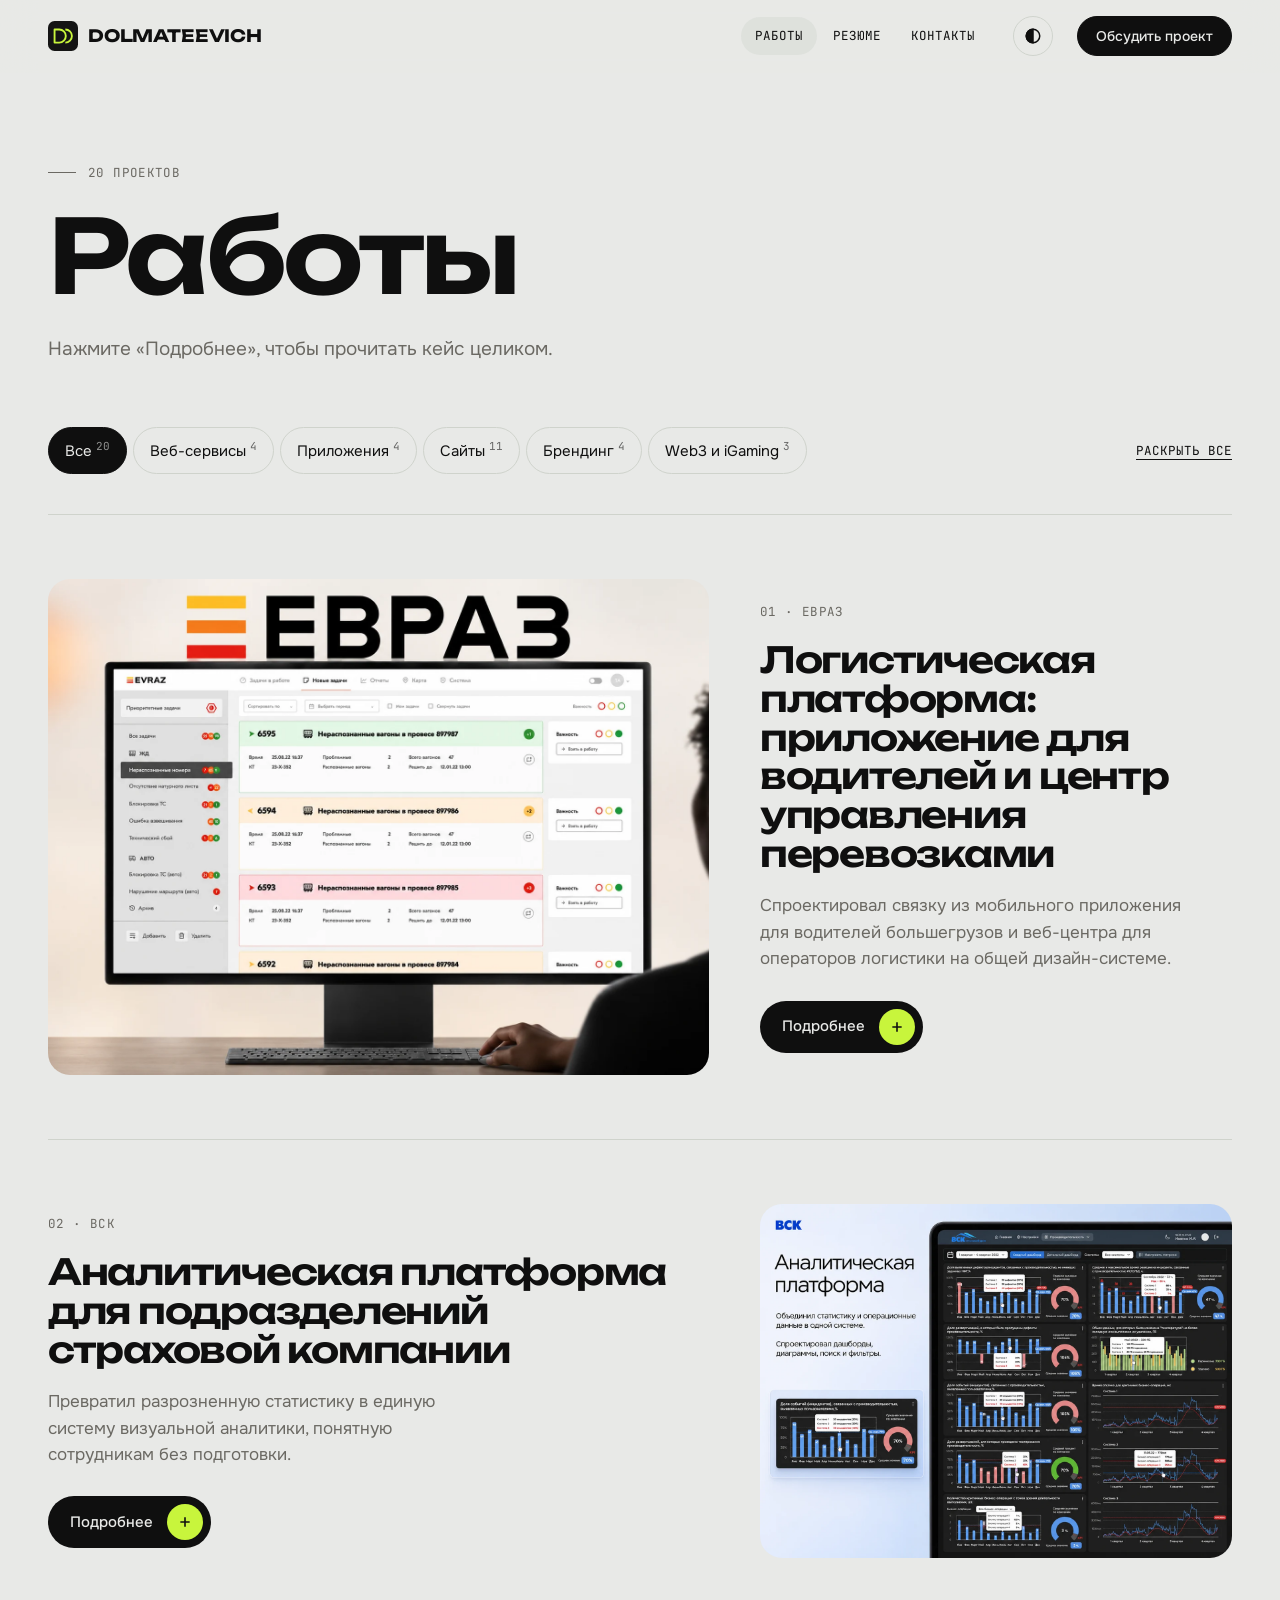
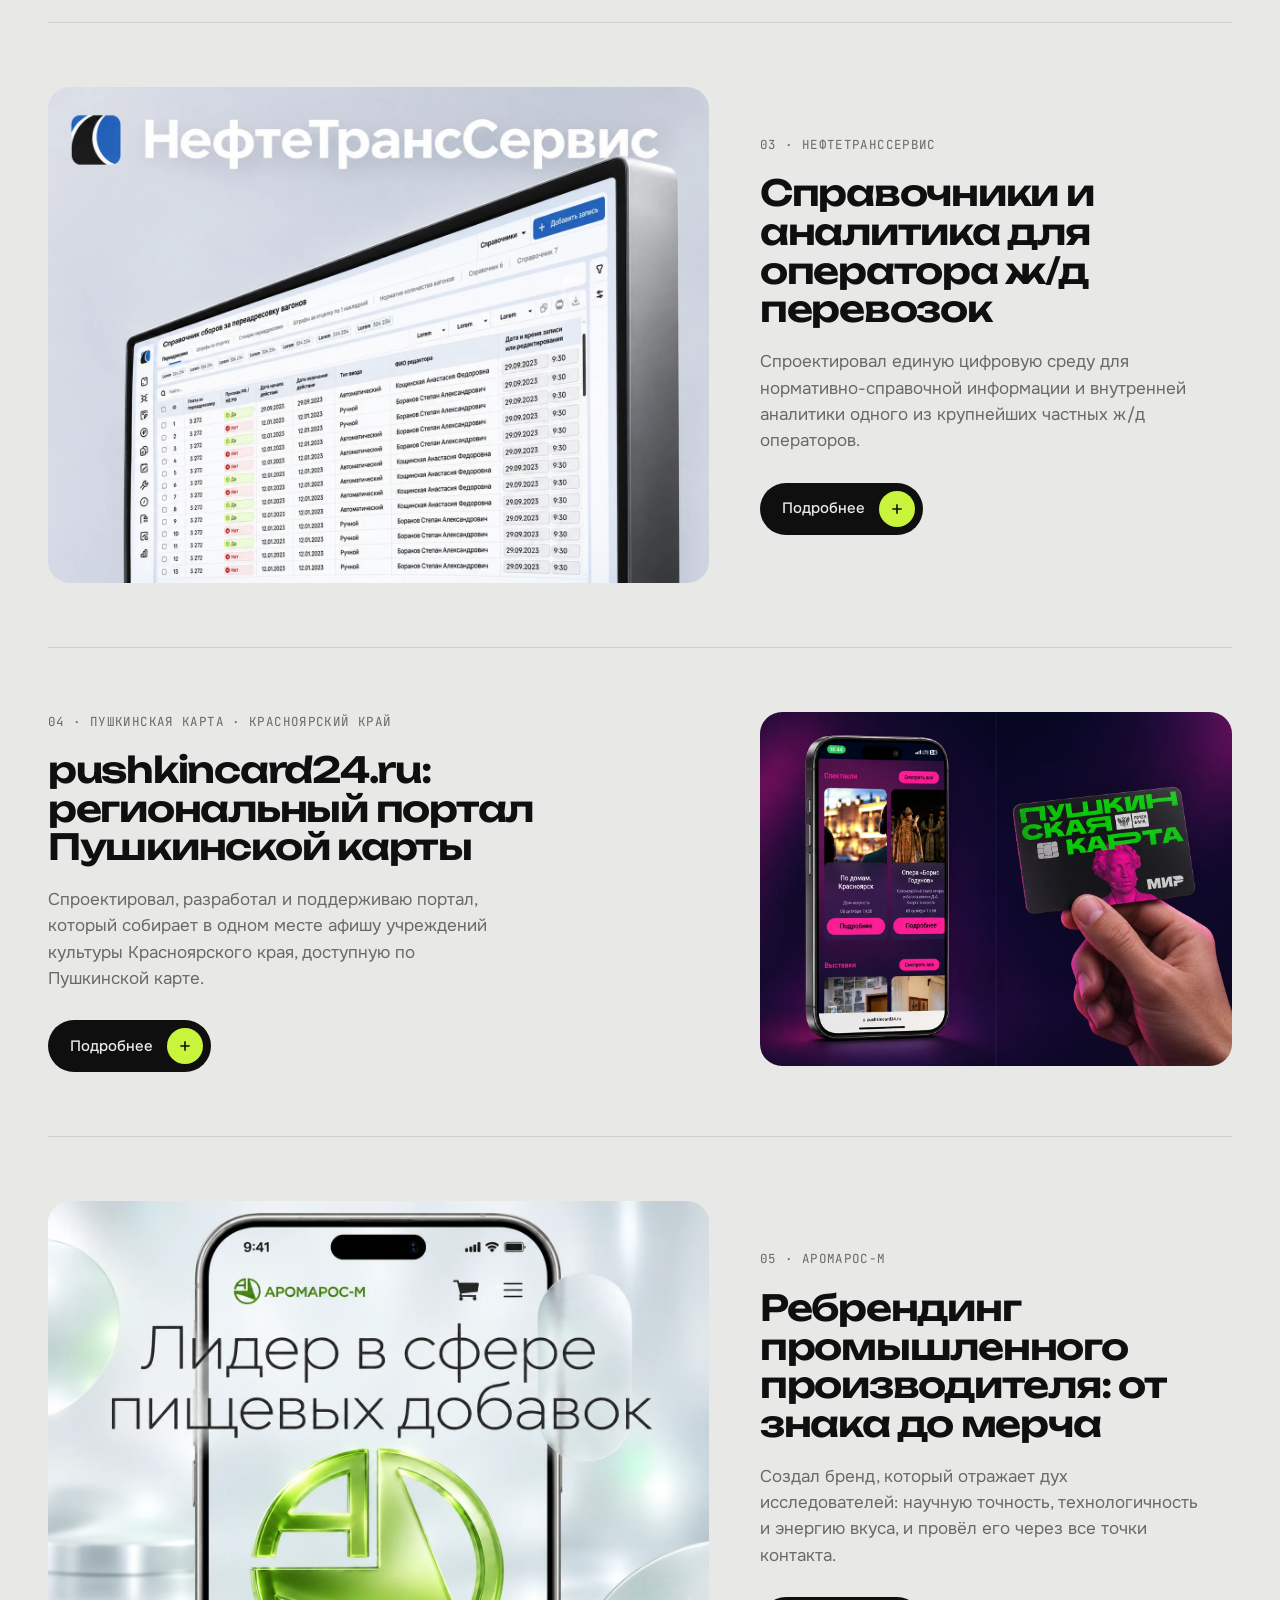
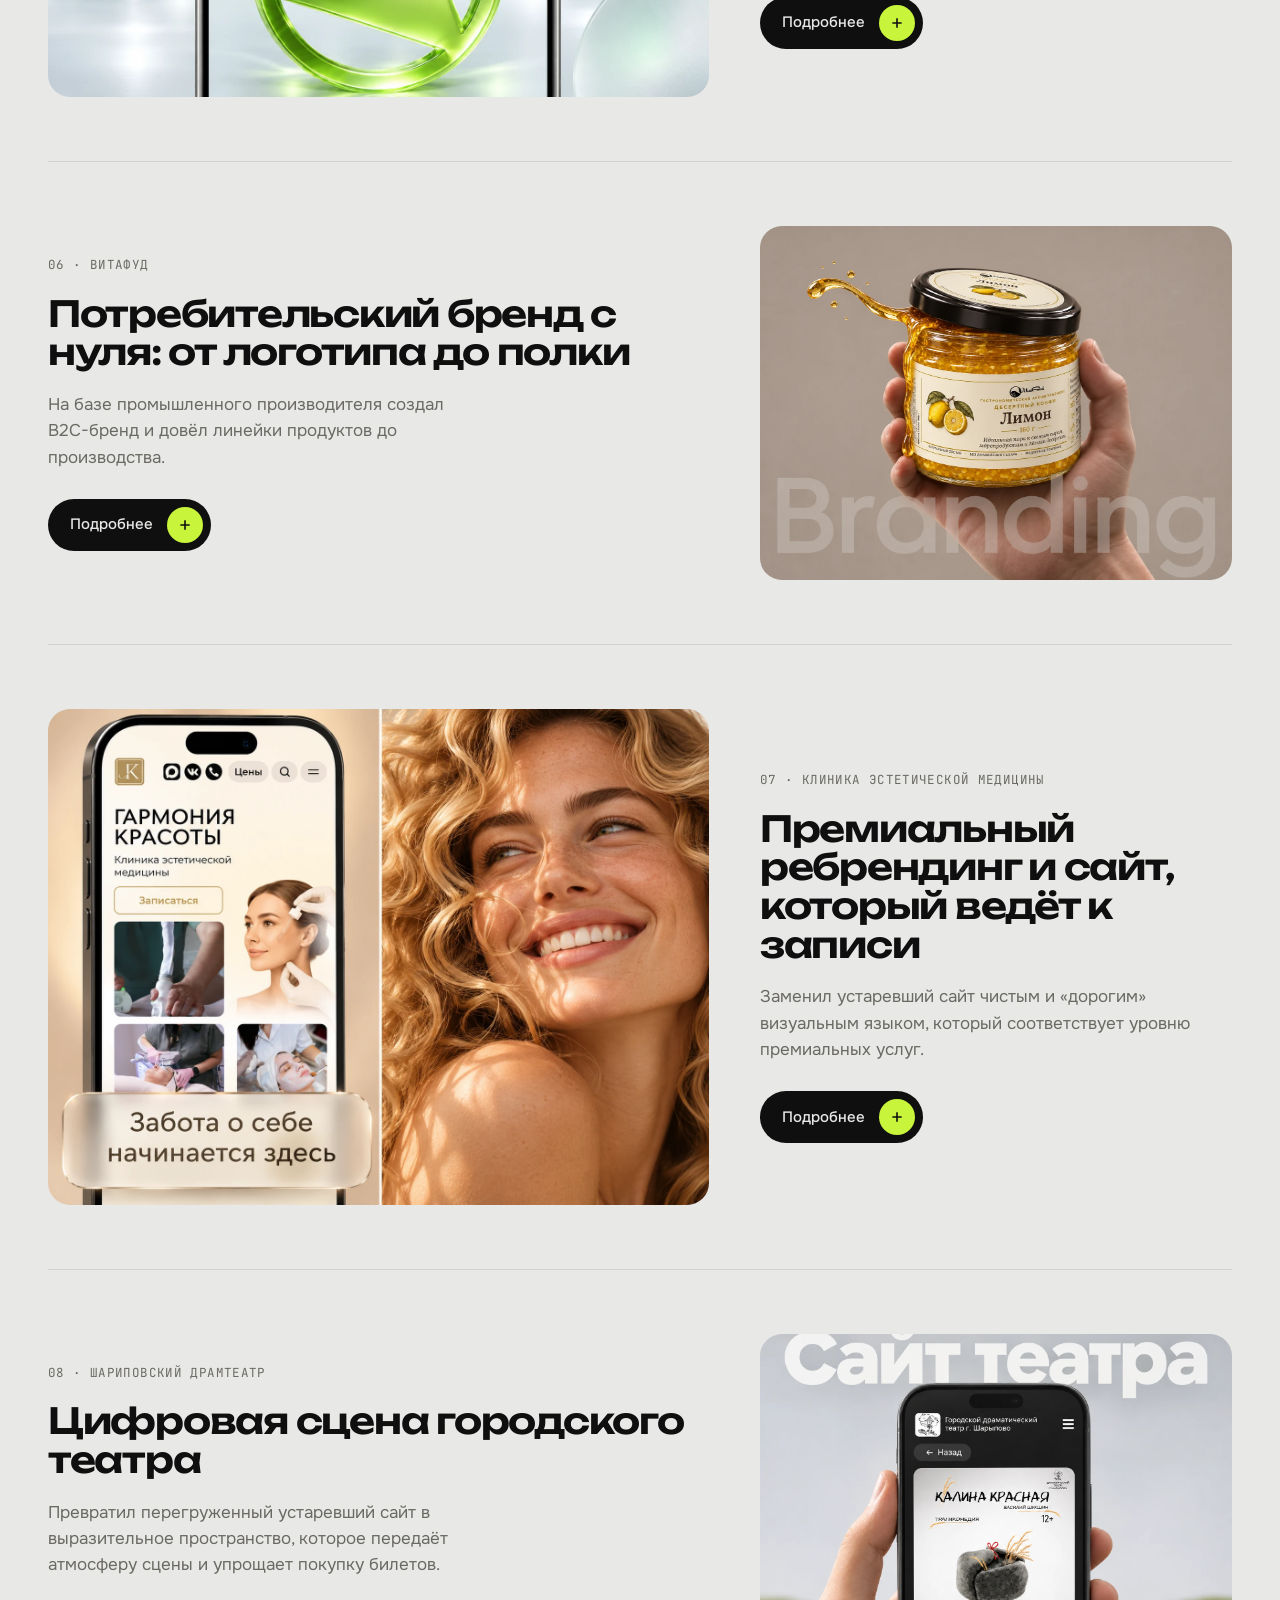
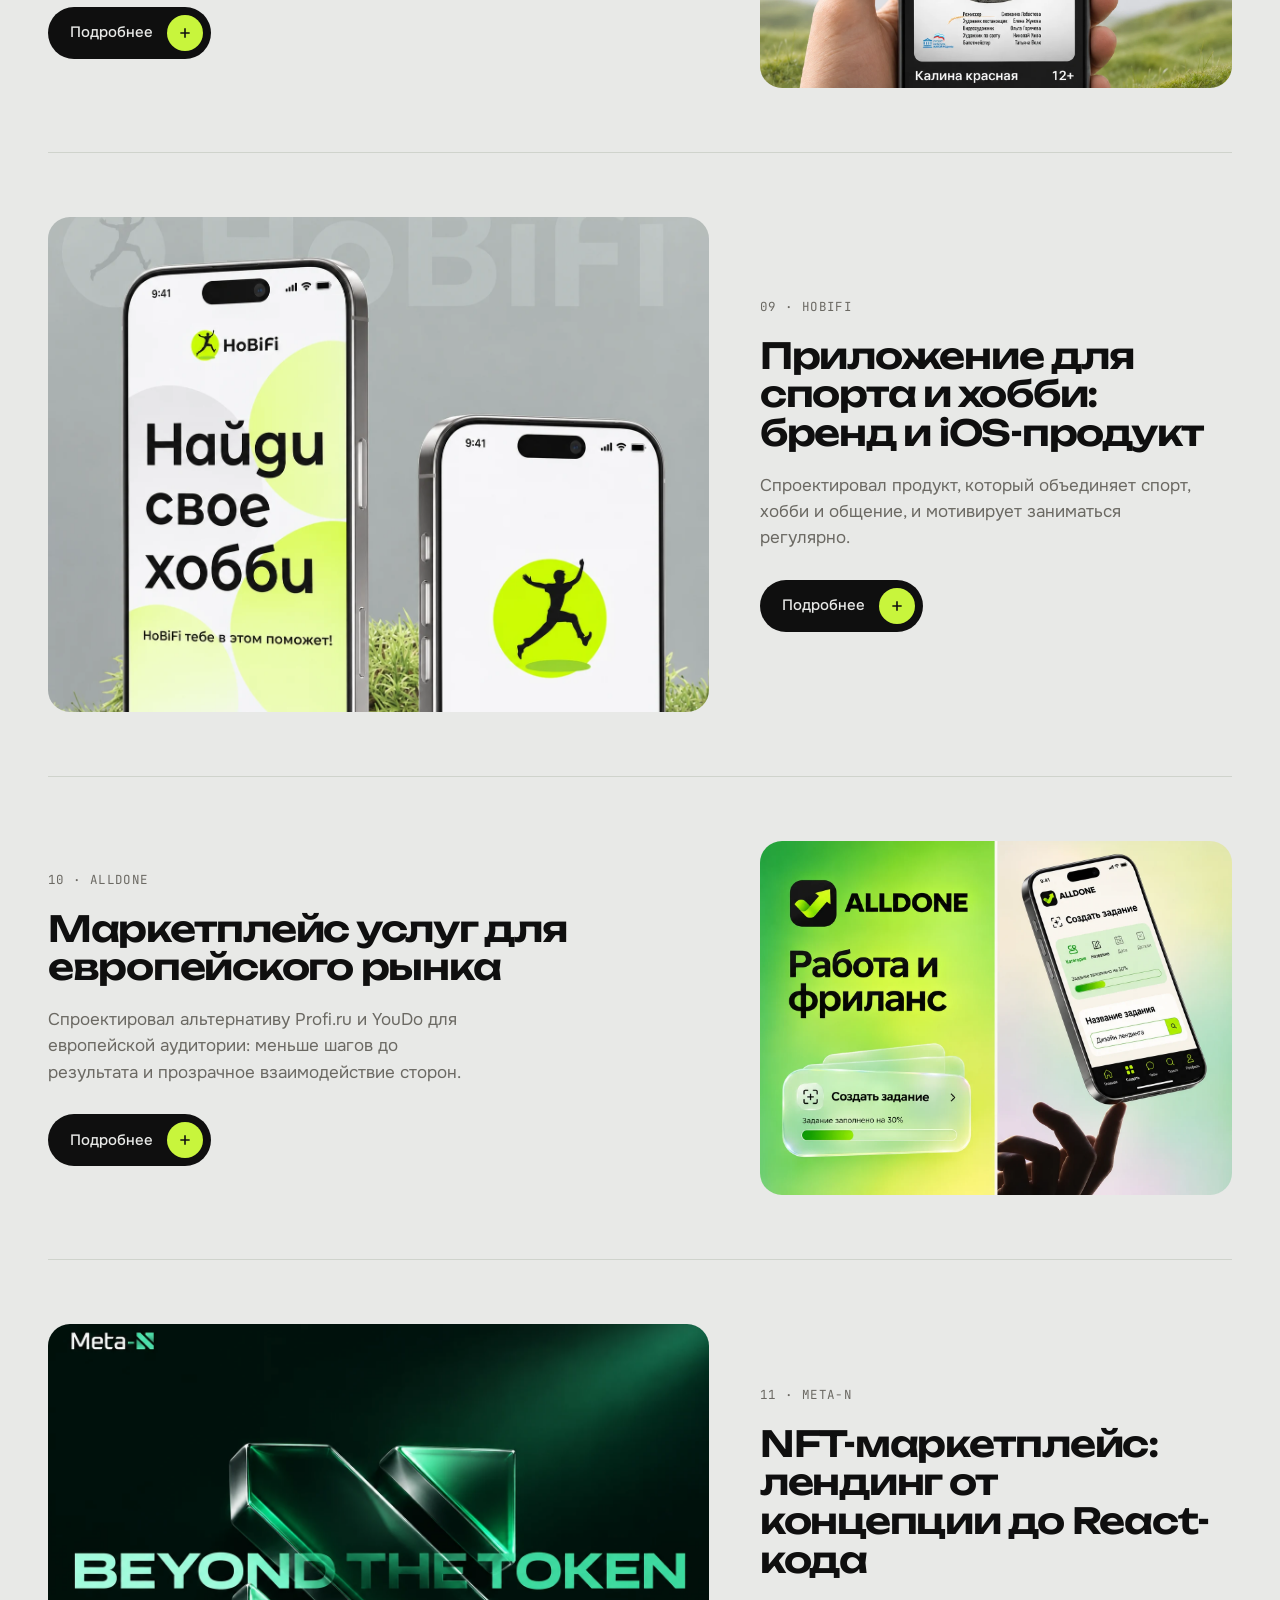
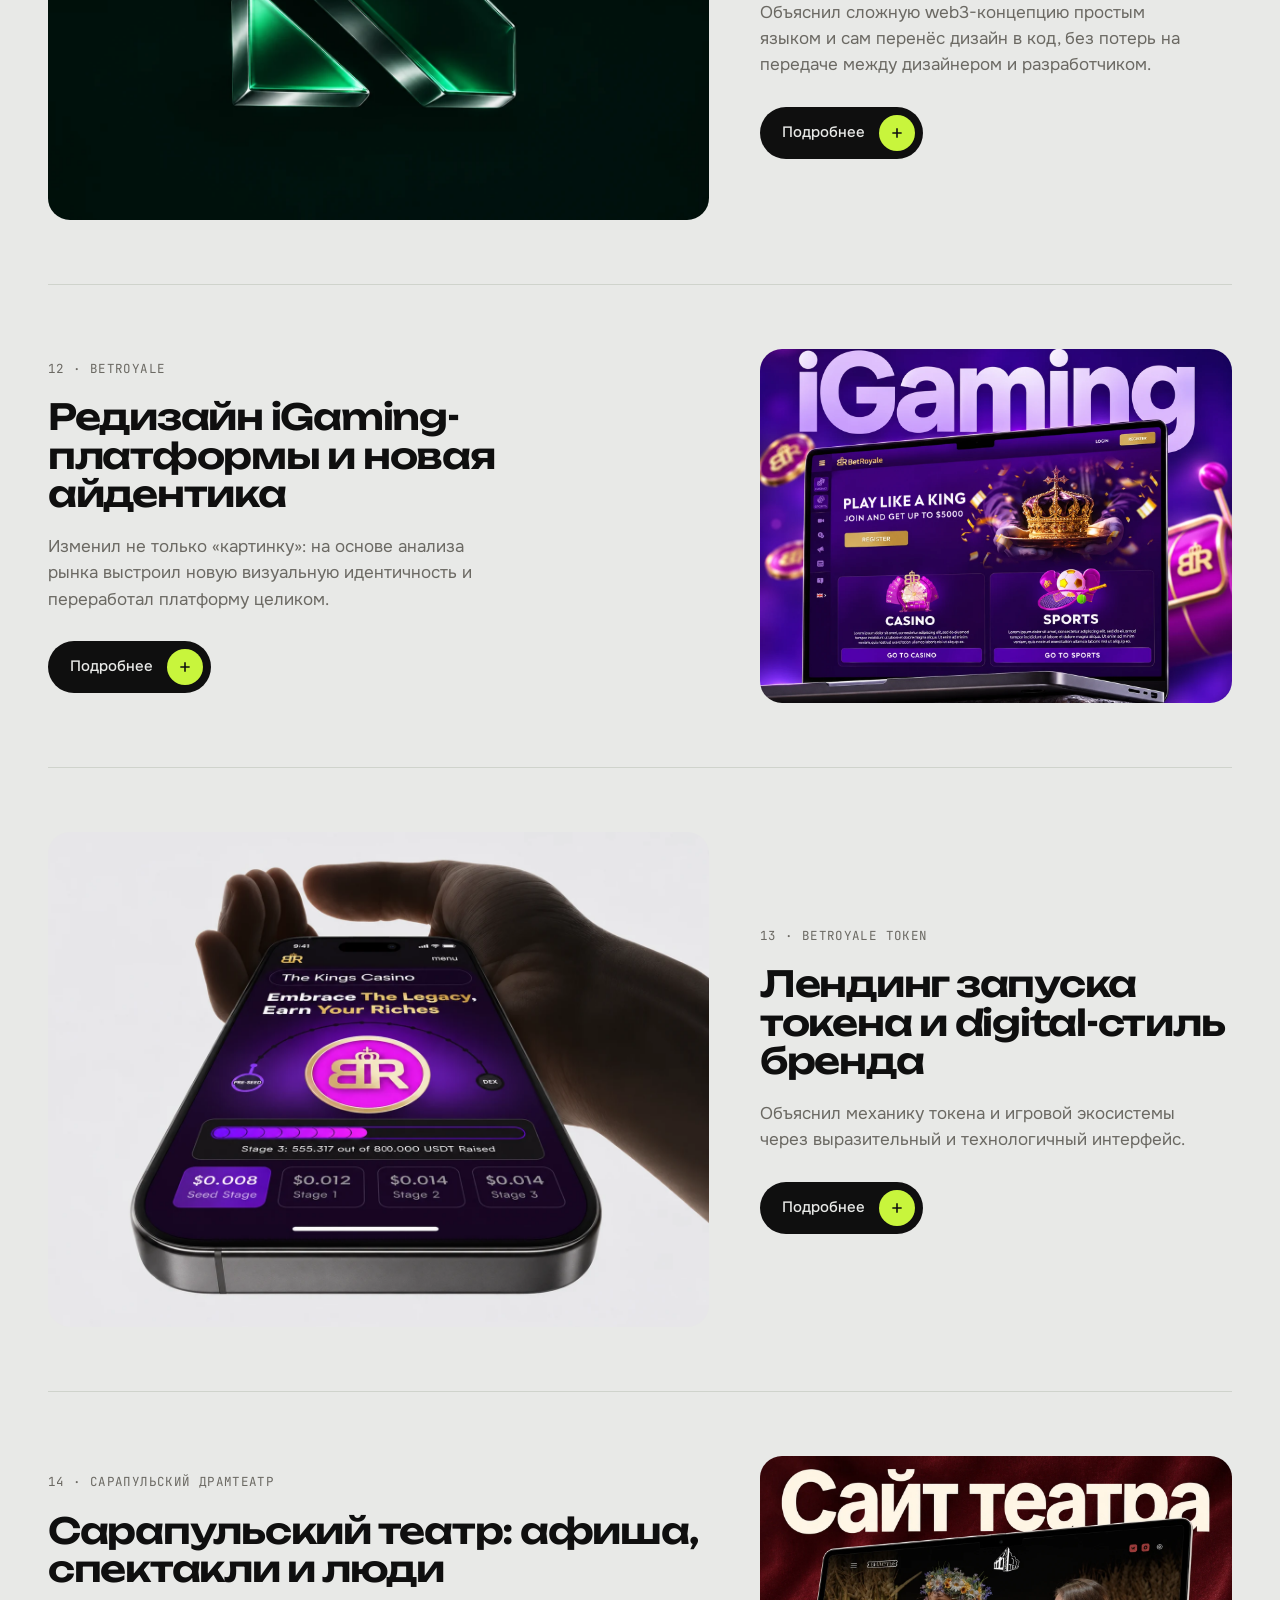
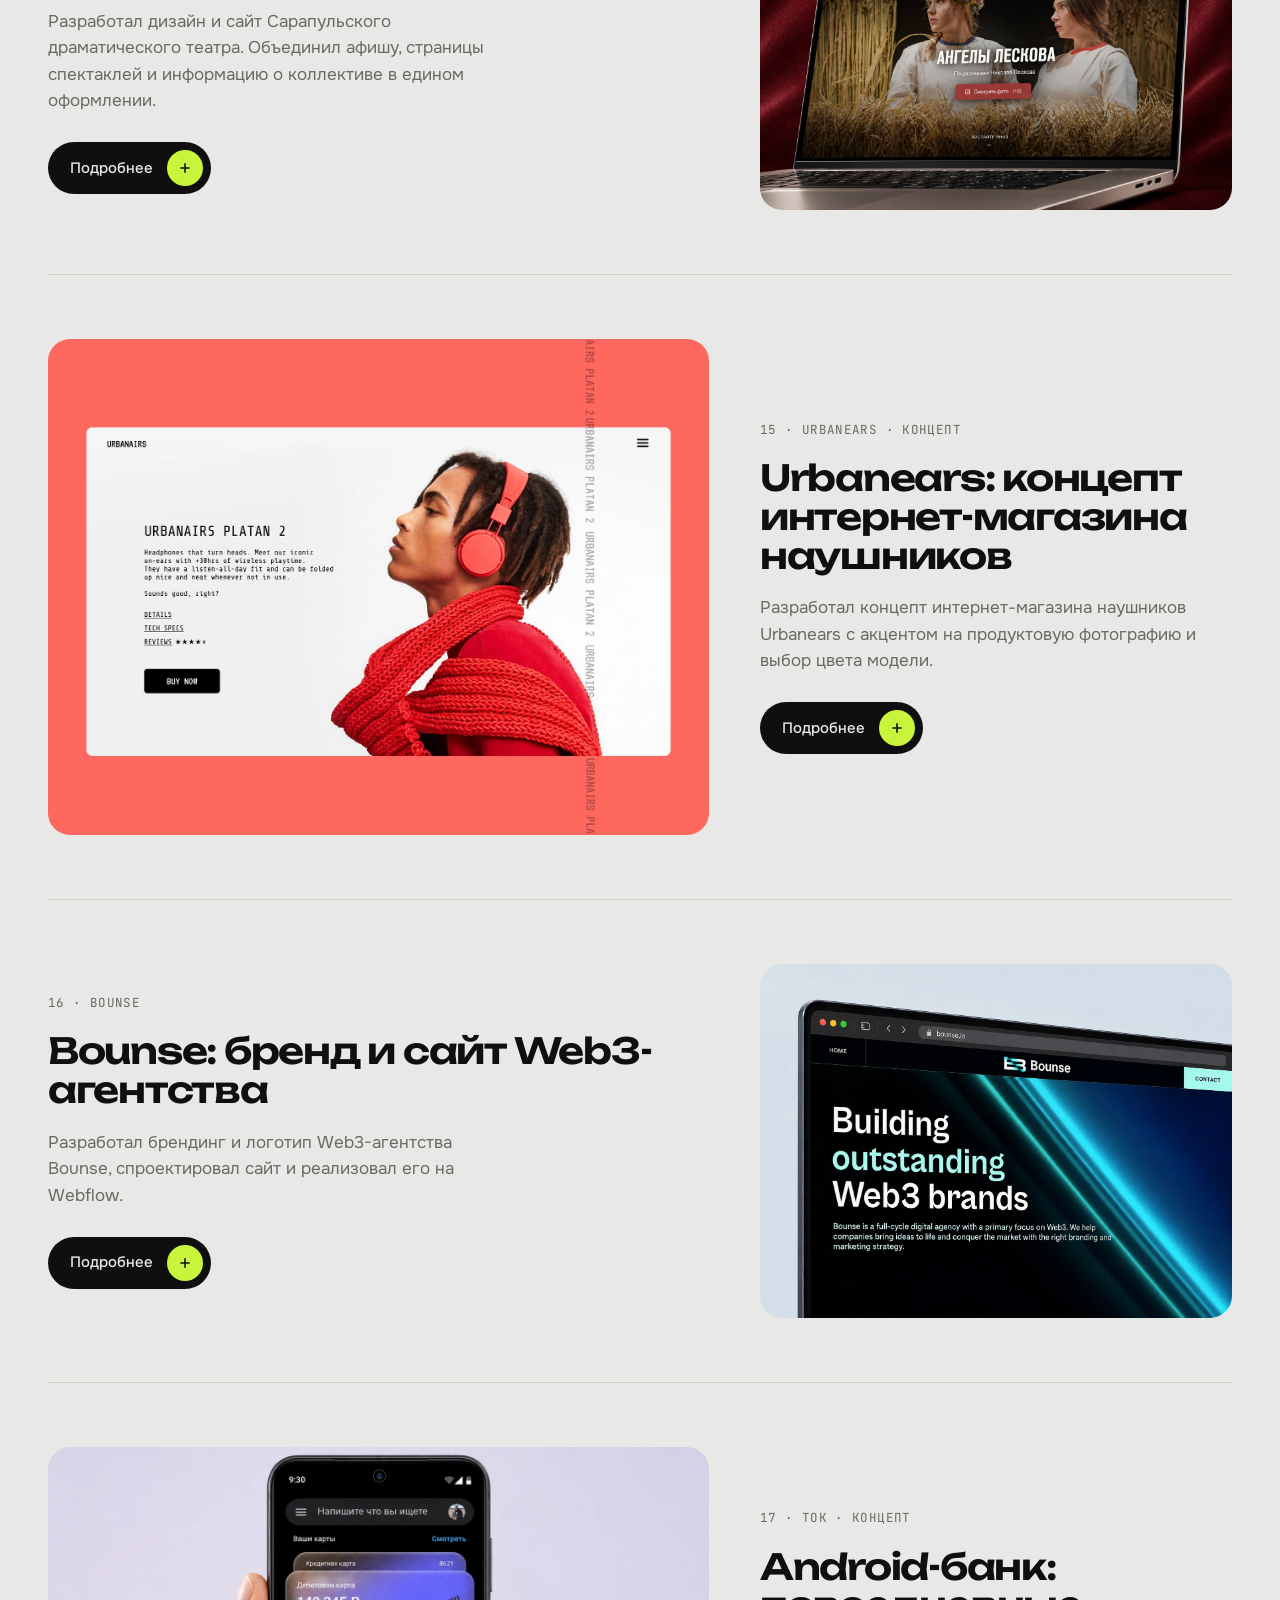
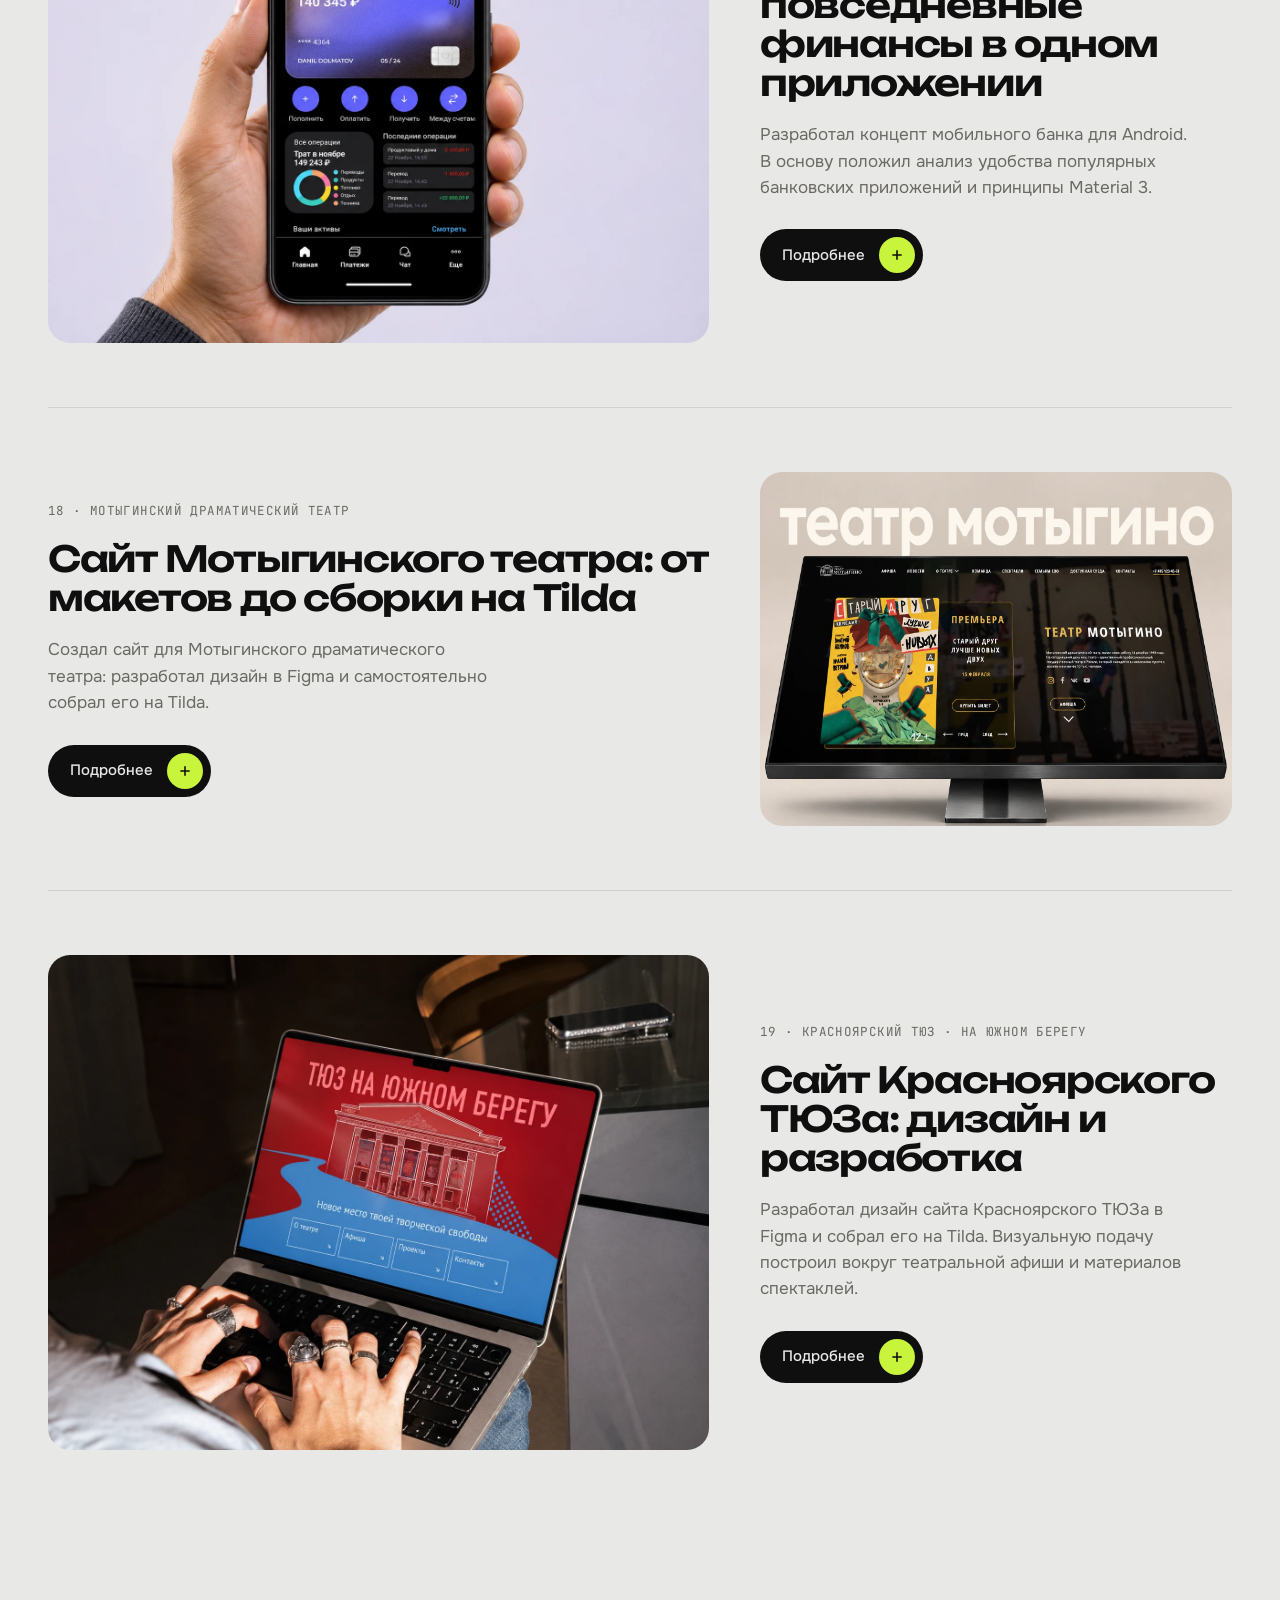
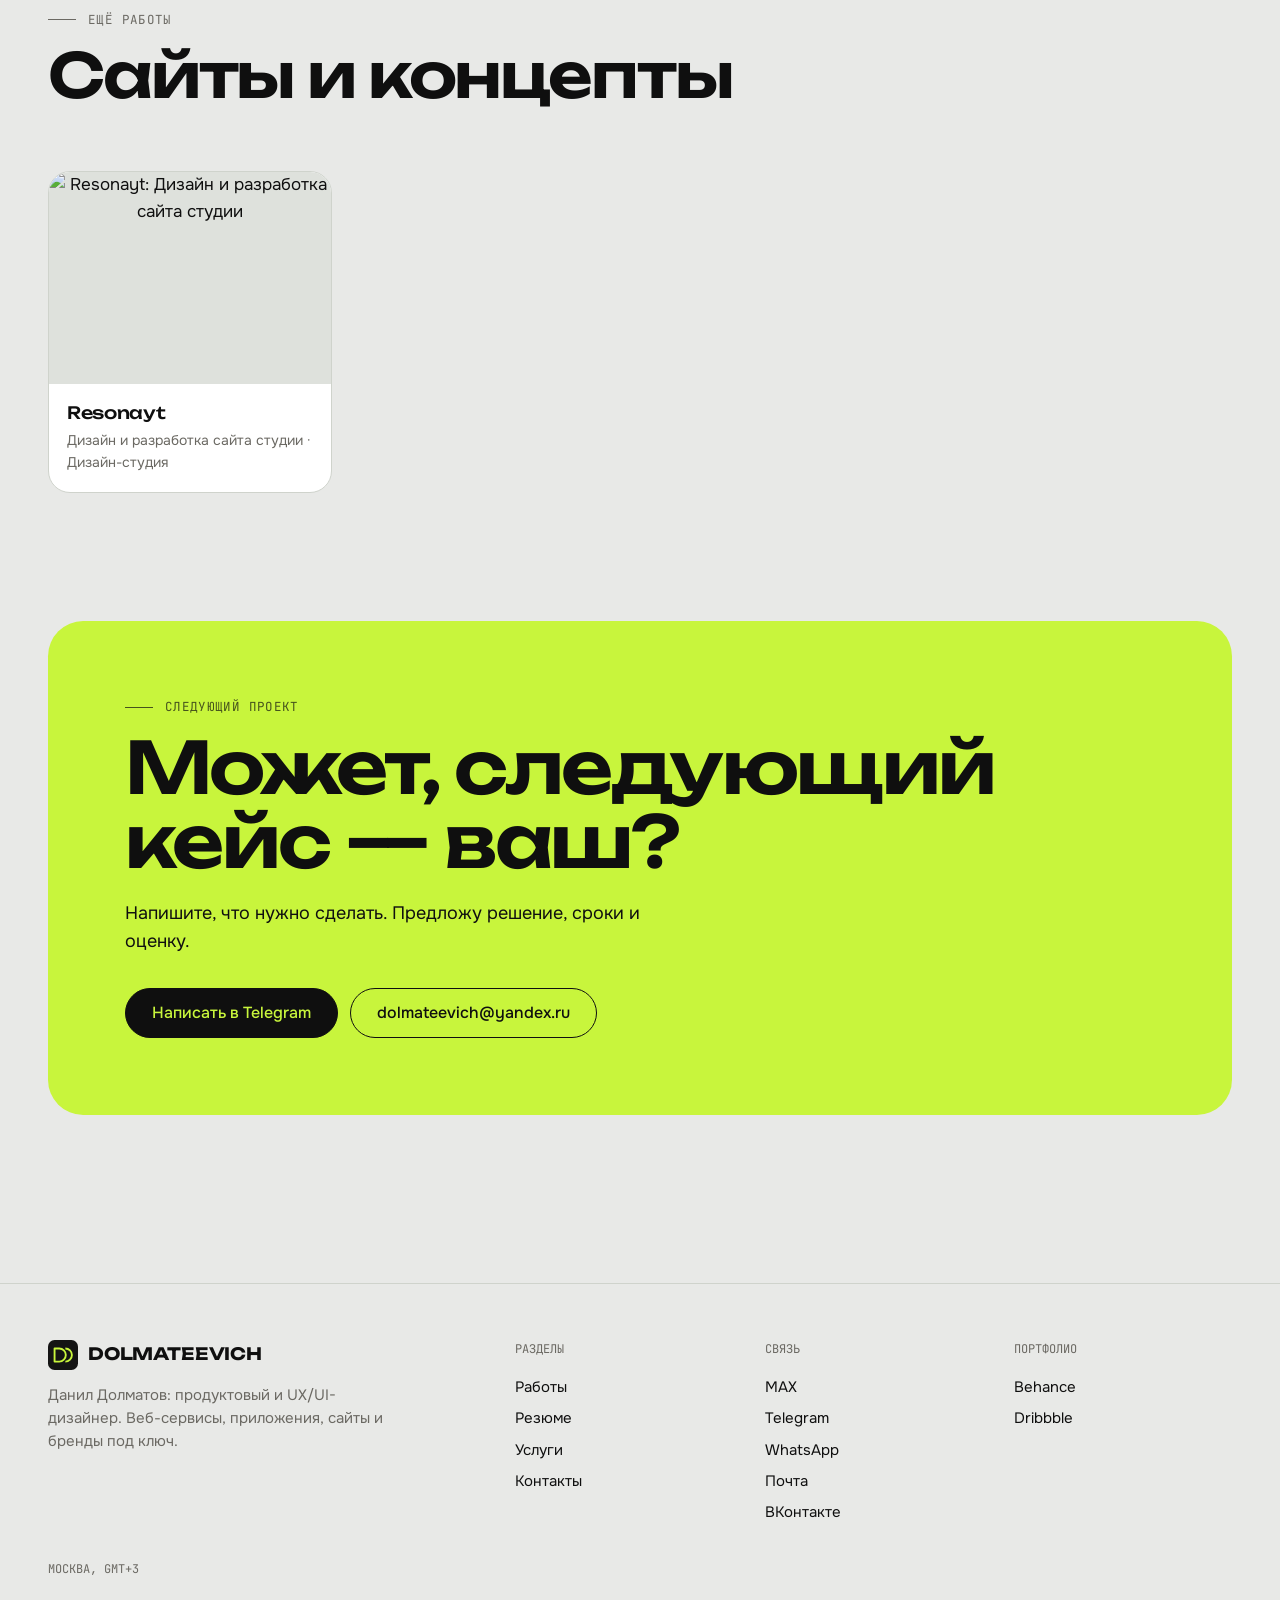
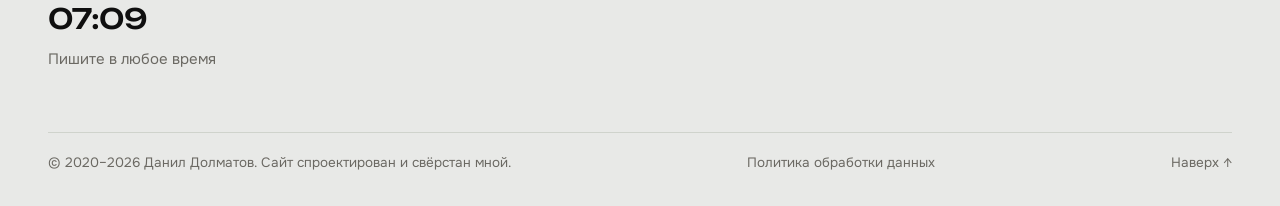
==== commit 349d60a1: "Add contact options to portfolio" ====
--- a/portfolio/index.html
+++ b/portfolio/index.html
@@ -12,7 +12,7 @@
   <link rel="preconnect" href="https://fonts.googleapis.com">
   <link rel="preconnect" href="https://fonts.gstatic.com" crossorigin>
   <link href="https://fonts.googleapis.com/css2?family=Unbounded:wght@400;500;600;700&family=Onest:wght@400;500;600&family=JetBrains+Mono:wght@400;500&display=swap" rel="stylesheet">
-  <link rel="stylesheet" href="/styles.css?v=20261115-release">
+  <link rel="stylesheet" href="/styles.css?v=contact2">
 <link rel="canonical" href="https://dolmateevich.ru/portfolio/">
 </head>
 <body id="top">
@@ -28,7 +28,7 @@
     <button class="theme-btn" aria-label="Сменить тему">
       <svg viewBox="0 0 24 24" fill="none" stroke="currentColor" stroke-width="2"><circle cx="12" cy="12" r="9"/><path d="M12 3a9 9 0 0 0 0 18z" fill="currentColor"/></svg>
     </button>
-    <a class="btn btn-dark" href="https://t.me/dolmateevich" target="_blank" rel="noopener">Обсудить проект</a>
+    <a class="btn btn-dark" href="https://t.me/dolmateevich" target="_blank" rel="noopener" data-project-contact aria-haspopup="dialog">Обсудить проект</a>
     <button class="menu-toggle" type="button" aria-label="Открыть меню" aria-expanded="false" aria-controls="mobile-menu">
       <span></span><span></span><span></span>
     </button>
@@ -38,7 +38,7 @@
     <a href="/portfolio/" aria-current="page">Работы</a>
     <a href="/resume/">Резюме</a>
     <a href="/#contacts">Контакты</a>
-    <a href="https://t.me/dolmateevich" target="_blank" rel="noopener">Обсудить проект ↗</a>
+    <a href="https://t.me/dolmateevich" target="_blank" rel="noopener" data-project-contact aria-haspopup="dialog">Обсудить проект ↗</a>
   </nav>
 </header>
 
@@ -95,7 +95,7 @@
         <p>Данил Долматов: продуктовый и UX/UI-дизайнер. Веб-сервисы, приложения, сайты и бренды под ключ.</p>
       </div>
       <div class="f-col"><h4>Разделы</h4><a href="/portfolio/">Работы</a><a href="/resume/">Резюме</a><a href="/#services">Услуги</a><a href="/#contacts">Контакты</a></div>
-      <div class="f-col"><h4>Связь</h4><a href="https://t.me/dolmateevich" target="_blank" rel="noopener">Telegram</a><a href="https://wa.me/79298405889" target="_blank" rel="noopener">WhatsApp</a><a href="mailto:dolmateevich@yandex.ru">Почта</a><a href="https://vk.com/dolmateevich" target="_blank" rel="noopener">ВКонтакте</a></div>
+      <div class="f-col"><h4>Связь</h4><a href="https://max.ru/u/f9LHodD0cOJYCoPSD6vAAGzXBoUqdNHkpEbtyyvZ_ntrV54HUtsIJgJS9Fk" target="_blank" rel="noopener">MAX</a><a href="https://t.me/dolmateevich" target="_blank" rel="noopener">Telegram</a><a href="https://wa.me/79298405889" target="_blank" rel="noopener">WhatsApp</a><a href="mailto:dolmateevich@yandex.ru">Почта</a><a href="https://vk.com/dolmateevich" target="_blank" rel="noopener">ВКонтакте</a></div><div class="f-col"><h4>Портфолио</h4><a href="https://www.behance.net/3e59f9b7" target="_blank" rel="noopener">Behance</a><a href="https://dribbble.com/Dolmateevich" target="_blank" rel="noopener">Dribbble</a></div>
       <div class="f-col"><h4>Москва, GMT+3</h4><span class="f-clock" data-clock>--:--</span><span class="muted">Пишите в любое время</span></div>
     </div>
     <div class="f-bottom">
@@ -106,7 +106,20 @@
   </div>
 </footer>
 
+<dialog class="contact-dialog" id="project-contact" aria-labelledby="project-contact-title">
+  <form method="dialog"><button type="submit" class="contact-close" aria-label="Закрыть">×</button></form>
+  <h2 id="project-contact-title">Обсудить проект</h2>
+  <p>Выберите удобный способ связи.</p>
+  <div class="contact-options">
+    <a href="https://t.me/dolmateevich" target="_blank" rel="noopener">Telegram</a>
+    <a href="https://max.ru/u/f9LHodD0cOJYCoPSD6vAAGzXBoUqdNHkpEbtyyvZ_ntrV54HUtsIJgJS9Fk" target="_blank" rel="noopener">MAX</a>
+    <a href="https://wa.me/79298405889" target="_blank" rel="noopener">WhatsApp</a>
+    <a href="https://vk.com/dolmateevich" target="_blank" rel="noopener">ВКонтакте</a>
+    <a href="tel:+79298405889">Позвонить</a>
+    <a href="mailto:dolmateevich@yandex.ru">Написать на почту</a>
+  </div>
+</dialog>
 <script src="/projects.js?v=20261115-release"></script>
-<script src="/main.js?v=20261115-release"></script>
+<script src="/main.js?v=contact2"></script>
 </body>
 </html>
--- a/styles.css
+++ b/styles.css
@@ -240,6 +240,8 @@
 .mini { background: var(--surface); border: 1px solid var(--line); border-radius: var(--radius); overflow: hidden; display: flex; flex-direction: column; }
 .mini[hidden] { display: none; }
 .mini .m-media { aspect-ratio: 4 / 3; background: var(--surface-2); overflow: hidden; }
+.mini button.m-media { display: block; width: 100%; padding: 0; border: 0; cursor: zoom-in; }
+.mini-gallery-link { align-self: flex-start; margin-top: 8px; padding: 0; color: var(--text); font: inherit; font-size: 14px; text-decoration: underline; text-underline-offset: 3px; cursor: pointer; }
 .mini .m-media img, .mini .m-media video { width: 100%; height: 100%; object-fit: cover; }
 .mini .m-body { padding: 16px 18px 18px; display: flex; flex-direction: column; gap: 4px; }
 .mini b { font-family: var(--f-display); font-weight: 500; font-size: 17px; letter-spacing: -.02em; }
@@ -602,8 +604,11 @@
   margin-bottom: 18px;
 }
 .intro-avatar {
-  width: clamp(58px, 7vw, 98px);
-  aspect-ratio: 1;
+  --avatar-size: clamp(64px, 7.5vw, 104px);
+  width: var(--avatar-size);
+  height: var(--avatar-size);
+  min-width: var(--avatar-size);
+  flex: none;
   padding: 3px;
   border: 2px solid var(--accent);
   border-radius: 50%;
@@ -756,3 +761,39 @@
 .service-art-product { background-position: left center; }
 .service-art-web { background-position: center; }
 .service-art-brand { background-position: right center; }
+
+.contact-dialog {
+  position: fixed;
+  width: min(440px, calc(100% - 32px));
+  max-height: calc(100dvh - 32px);
+  margin: auto;
+  padding: clamp(20px, 5vw, 32px);
+  border: 1px solid var(--line);
+  border-radius: 22px;
+  background: var(--surface);
+  color: var(--ink);
+}
+.contact-dialog::backdrop { background: rgb(0 0 0 / .62); }
+.contact-dialog h2 { margin: 0 35px 8px 0; font-size: clamp(20px, 5vw, 26px); }
+.contact-dialog p { margin: 0 0 18px; color: var(--muted); }
+.contact-close {
+  position: absolute;
+  inset: 12px 12px auto auto;
+  width: 40px;
+  height: 40px;
+  border: 1px solid var(--line);
+  border-radius: 50%;
+  font-size: 24px;
+  cursor: pointer;
+}
+.contact-options { display: grid; grid-template-columns: repeat(2, minmax(0, 1fr)); gap: 8px; }
+.contact-options a {
+  display: flex;
+  align-items: center;
+  min-height: 44px;
+  padding: 8px 12px;
+  border: 1px solid var(--line);
+  border-radius: 12px;
+}
+.contact-options a:hover { background: var(--surface-2); }
+body:has(.contact-dialog[open]) { overflow: hidden; }
